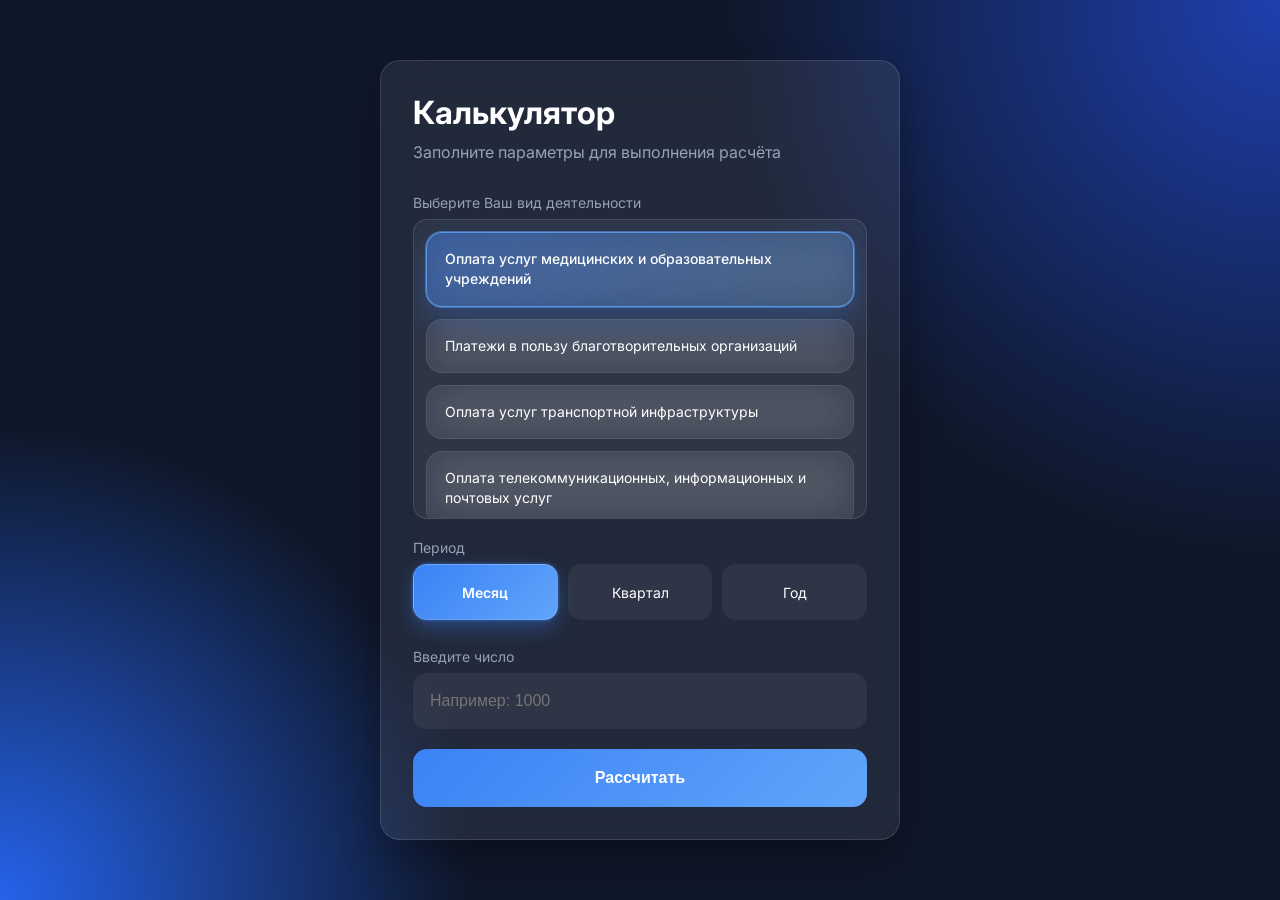
==== index.html @ 932f69aa "Add files via upload" ====
<!DOCTYPE html>
<html lang="ru">
<head>
    <meta charset="UTF-8">
    <meta name="viewport" content="width=device-width, initial-scale=1.0">
    <title>Калькулятор</title>

    <!-- Подключение шрифта -->
    <link rel="preconnect" href="https://fonts.googleapis.com">
    <link rel="preconnect" href="https://fonts.gstatic.com" crossorigin>
    <link href="https://fonts.googleapis.com/css2?family=Inter:wght@400;500;600;700&display=swap" rel="stylesheet">

    <!-- Подключение CSS -->
    <link rel="stylesheet" href="style.css">
</head>
<body>

    <div class="container">
        <div class="calculator-card">


            <h1>Калькулятор</h1>

            <p class="subtitle">
                Заполните параметры для выполнения расчёта
            </p>

            <form id="calculatorForm">

                <div class="form-group">
    <label>Выберите Ваш вид деятельности</label>

                    <div class="type-list">

                        <label class="radio-item">
                            <input type="radio" name="type" value="2.1" checked>
                            <span>Оплата услуг медицинских и образовательных учреждений</span>
                        </label>

                        <label class="radio-item">
                            <input type="radio" name="type" value="2.2">
                            <span>Платежи в пользу благотворительных организаций</span>
                        </label>

                        <label class="radio-item">
                            <input type="radio" name="type" value="2.3">
                            <span>Оплата услуг транспортной инфраструктуры</span>
                        </label>

                        <label class="radio-item">
                            <input type="radio" name="type" value="2.4">
                            <span>Оплата телекоммуникационных, информационных и почтовых услуг</span>
                        </label>

                        <label class="radio-item">
                            <input type="radio" name="type" value="2.5">
                            <span>Оплата потребительских товаров и товаров повседневного спроса</span>
                        </label>

                        <label class="radio-item">
                            <input type="radio" name="type" value="2.6">
                            <span>Оплата лекарств, БАД и иных товаров медицинского назначения, исключая медтехнику</span>
                        </label>

                        <label class="radio-item">
                            <input type="radio" name="type" value="2.7">
                            <span>Оплата услуг страховых компаний</span>
                        </label>

                        <label class="radio-item">
                            <input type="radio" name="type" value="2.8">
                            <span>Перевод денежных средств на счета профессиональных участников рынка ценных бумаг и управляющих компаний инвестиционных фондов, паевых инвестиционных фондов и негосударственных пенсионных фондов</span>
                        </label>

                        <label class="radio-item">
                            <input type="radio" name="type" value="2.9">
                            <span>Оплата услуг самозанятых</span>
                        </label>

                        <label class="radio-item">
                            <input type="radio" name="type" value="4.1">
                            <span>Оплата жилищно-коммунальных услуг</span>
                        </label>

                        <label class="radio-item">
                            <input type="radio" name="type" value="3.1">
                            <span>Иное</span>
                        </label>

                    </div>
                </div>

                <div class="form-group">
                <label>Период</label>

                <div class="period-selector">

                    <input
                        type="radio"
                        id="month"
                        name="period"
                        value="1"
                        checked
                    >

                    <label for="month" class="period-btn">
                        Месяц
                    </label>

                    <input
                        type="radio"
                        id="quarter"
                        name="period"
                        value="3"
                    >

                    <label for="quarter" class="period-btn">
                        Квартал
                    </label>

                    <input
                        type="radio"
                        id="year"
                        name="period"
                        value="12"
                    >

                    <label for="year" class="period-btn">
                        Год
                    </label>

                </div>
            </div>

                <div class="form-group">
                    <label for="amount">Введите число</label>
                    <input
                        type="text"
                        id="amount"
                        inputmode="numeric"
                        oninput="this.value=this.value.replace(/[^0-9]/g,'')"
                        placeholder="Например: 1000"
                        required
                    >
                </div>

                <button type="submit" class="btn">
                    Рассчитать
                </button>

            </form>

        </div>
    </div>

    <script src = "script.js"></script>

</body>
</html>
---- style.css ----
:root {
    --bg: #0f172a;
    --card: rgba(255, 255, 255, 0.08);
    --card-border: rgba(255, 255, 255, 0.12);
    --text: #ffffff;
    --text-secondary: #94a3b8;
    --accent: #3b82f6;
    --accent-hover: #2563eb;
    --input-bg: rgba(255, 255, 255, 0.06);
    --shadow: 0 20px 40px rgba(0, 0, 0, 0.3);
    --radius: 20px;
}

* {
    margin: 0;
    padding: 0;
    box-sizing: border-box;
}

body {
    min-height: 100vh;
    font-family: Inter, Arial, sans-serif;
    background:
        radial-gradient(circle at top right, #1e40af 0%, transparent 35%),
        radial-gradient(circle at bottom left, #2563eb 0%, transparent 30%),
        var(--bg);
    color: var(--text);
    display: flex;
    justify-content: center;
    align-items: center;
    padding: 24px;
}

.container {
    width: 100%;
    max-width: 520px;
}

.calculator-card {
    backdrop-filter: blur(20px);
    background: var(--card);
    border: 1px solid var(--card-border);
    border-radius: var(--radius);
    box-shadow: var(--shadow);
    padding: 32px;
}

.logo {
    width: 60px;
    height: 60px;
    border-radius: 16px;
    background: linear-gradient(135deg, #3b82f6, #60a5fa);
    display: flex;
    align-items: center;
    justify-content: center;
    font-size: 26px;
    margin-bottom: 20px;
}

h1 {
    font-size: 32px;
    margin-bottom: 8px;
}

.subtitle {
    color: var(--text-secondary);
    margin-bottom: 30px;
    line-height: 1.5;
}

.form-group {
    margin-bottom: 20px;
}

label {
    display: block;
    margin-bottom: 8px;
    font-size: 14px;
    color: var(--text-secondary);
}
select {
    height: auto;
    min-height: 56px;
    padding: 12px 16px;
    line-height: 1.4;
    white-space: normal;
}

option {
    white-space: normal;
    word-wrap: break-word;
}

select,
input[type="text"] {
    width: 100%;
    height: 56px;
    border: 1px solid transparent;
    border-radius: 14px;
    background: var(--input-bg);
    color: var(--text);
    padding: 0 16px;
    font-size: 16px;
    transition: all 0.25s ease;
}

select:focus,
input:focus {
    outline: none;
    border-color: var(--accent);
    box-shadow: 0 0 0 4px rgba(59, 130, 246, 0.2);
}

option {
    background: #0f172a;
    color: white;
}

.btn {
    width: 100%;
    height: 58px;
    border: none;
    border-radius: 14px;
    background: linear-gradient(
        135deg,
        var(--accent),
        #60a5fa
    );
    color: white;
    font-size: 16px;
    font-weight: 600;
    cursor: pointer;
    transition: 0.25s ease;
}

.btn:hover {
    transform: translateY(-2px);
    background: linear-gradient(
        135deg,
        var(--accent-hover),
        #3b82f6
    );
}

.btn:active {
    transform: translateY(0);
}

/* Страница результатов */

.result-card {
    text-align: center;
}

.result-value {
    margin: 30px 0;
    font-size: 48px;
    font-weight: 700;
    background: linear-gradient(
        135deg,
        #60a5fa,
        #93c5fd
    );
    -webkit-background-clip: text;
    -webkit-text-fill-color: transparent;
}

.back-link {
    display: inline-flex;
    justify-content: center;
    align-items: center;
    width: 100%;
    height: 56px;
    border-radius: 14px;
    text-decoration: none;
    color: white;
    background: rgba(255,255,255,0.08);
    transition: 0.25s;
}

.back-link:hover {
    background: rgba(255,255,255,0.12);
}

/* Планшеты */

@media (max-width: 768px) {
    .calculator-card {
        padding: 24px;
    }

    h1 {
        font-size: 28px;
    }

    .result-value {
        font-size: 40px;
    }
}

/* Смартфоны */

@media (max-width: 480px) {
    body {
        padding: 16px;
    }

    .calculator-card {
        padding: 20px;
        border-radius: 18px;
    }

    h1 {
        font-size: 24px;
    }

    .subtitle {
        font-size: 14px;
    }

    select,
    input,
    .btn,
    .back-link {
        height: 52px;
        font-size: 15px;
    }

    .result-value {
        font-size: 34px;
    }
}
.info-block {
    background: rgba(255,255,255,0.05);
    border: 1px solid rgba(255,255,255,0.08);
    border-radius: 14px;
    padding: 18px;
    margin-bottom: 16px;
    text-align: left;
}

.info-block span {
    display: block;
    color: var(--text-secondary);
    font-size: 14px;
    margin-bottom: 6px;
}

.info-block strong {
    display: block;
    font-size: 18px;
    line-height: 1.4;
    word-break: break-word;
}
.type-list {
    max-height: 300px;
    overflow-y: auto;

    display: flex;
    flex-direction: column;
    gap: 12px;

    padding: 12px;

    border-radius: 14px;

    background: var(--input-bg);

    border: 1px solid var(--card-border);
}
.type-card {
    display: block;
    cursor: pointer;
}
.type-card input[type="radio"] {
    display: none;
}
.type-card-content {

    padding: 16px 18px;

    border-radius: 16px;

    background: rgba(255,255,255,0.04);

    border: 1px solid rgba(255,255,255,0.08);

    color: var(--text);

    line-height: 1.45;

    transition: all .25s ease;

    backdrop-filter: blur(20px);
}
.type-card:hover .type-card-content {

    background: rgba(255,255,255,0.08);

    border-color: rgba(255,255,255,0.15);

    transform: translateY(-1px);
}
.type-card input[type="radio"]:checked
+ .type-card-content {

    background:
        linear-gradient(
            135deg,
            rgba(59,130,246,.45),
            rgba(96,165,250,.25)
        );

    border: 1px solid rgba(96,165,250,.8);

    box-shadow:
        0 0 0 1px rgba(96,165,250,.5),
        0 12px 32px rgba(59,130,246,.3);

    color: #ffffff;

    font-weight: 500;
}


.type-list::-webkit-scrollbar {
    width: 8px;
}

.type-list::-webkit-scrollbar-track {
    background: rgba(255,255,255,0.05);
    border-radius: 20px;
}

.type-list::-webkit-scrollbar-thumb {
    background: linear-gradient(
        180deg,
        #60a5fa,
        #3b82f6
    );
    border-radius: 20px;
}

.type-list::-webkit-scrollbar-thumb:hover {
    background: linear-gradient(
        180deg,
        #93c5fd,
        #60a5fa
    );
}
.type-list {
    scrollbar-width: thin;
    scrollbar-color: #3b82f6 rgba(255,255,255,0.05);
}
.period-selector {
    display: flex;
    gap: 10px;
}

.period-selector input {
    display: none;
}

.period-btn {
    flex: 1;

    display: flex;
    justify-content: center;
    align-items: center;

    height: 56px;

    border-radius: 14px;

    background: var(--input-bg);

    border: 1px solid transparent;

    color: var(--text);

    cursor: pointer;

    transition: all .25s ease;
}
.period-selector input:checked + .period-btn {
    background: linear-gradient(
        135deg,
        var(--accent),
        #60a5fa
    );

    border-color: rgba(255,255,255,0.2);

    box-shadow:
        0 0 0 2px rgba(59,130,246,.2),
        0 8px 20px rgba(59,130,246,.35);

    color: white;

    font-weight: 600;
}
.period-btn:hover {
    background: rgba(255,255,255,0.12);
}
.radio-item {
    display: block;
    cursor: pointer;
    margin-bottom: 0;
}
.radio-item input[type="radio"] {
    display: none;
}
.radio-item span {
    display: block;

    padding: 16px 18px;

    border-radius: 16px;

    background: rgba(255,255,255,0.05);

    border: 1px solid rgba(255,255,255,0.08);

    color: var(--text);

    line-height: 1.45;

    transition: all .25s ease;

    backdrop-filter: blur(20px);
}
.radio-item:hover span {
    background: rgba(255,255,255,0.08);

    border-color: rgba(255,255,255,0.15);

    transform: translateY(-1px);
}
.radio-item input[type="radio"]:checked + span {

    background:
        linear-gradient(
            135deg,
            rgba(59,130,246,.45),
            rgba(96,165,250,.25)
        );

    border-color: rgba(96,165,250,.8);

    box-shadow:
        0 0 0 1px rgba(96,165,250,.5),
        0 12px 32px rgba(59,130,246,.3);

    color: white;

    font-weight: 500;
}
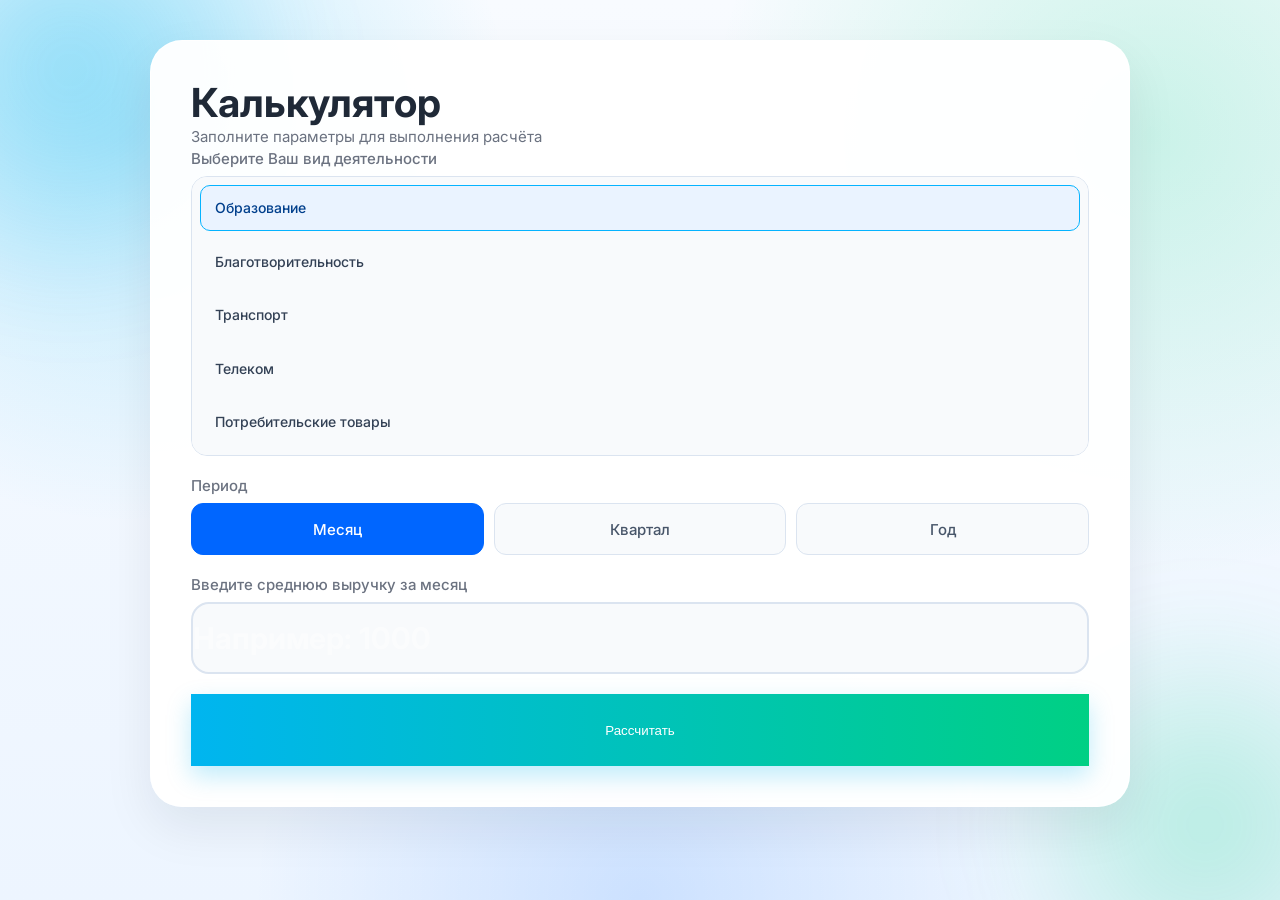
==== commit 445b288f: "Add files via upload" ====
--- a/index.html
+++ b/index.html
@@ -34,52 +34,52 @@
 
                         <label class="radio-item">
                             <input type="radio" name="type" value="2.1" checked>
-                            <span>Оплата услуг медицинских и образовательных учреждений</span>
+                            <span>Образование</span>
                         </label>
 
                         <label class="radio-item">
                             <input type="radio" name="type" value="2.2">
-                            <span>Платежи в пользу благотворительных организаций</span>
+                            <span>Благотворительность</span>
                         </label>
 
                         <label class="radio-item">
                             <input type="radio" name="type" value="2.3">
-                            <span>Оплата услуг транспортной инфраструктуры</span>
+                            <span>Транспорт</span>
                         </label>
 
                         <label class="radio-item">
                             <input type="radio" name="type" value="2.4">
-                            <span>Оплата телекоммуникационных, информационных и почтовых услуг</span>
+                            <span>Телеком</span>
                         </label>
 
                         <label class="radio-item">
                             <input type="radio" name="type" value="2.5">
-                            <span>Оплата потребительских товаров и товаров повседневного спроса</span>
+                            <span>Потребительские товары</span>
                         </label>
 
                         <label class="radio-item">
                             <input type="radio" name="type" value="2.6">
-                            <span>Оплата лекарств, БАД и иных товаров медицинского назначения, исключая медтехнику</span>
+                            <span>Медицина</span>
                         </label>
 
                         <label class="radio-item">
                             <input type="radio" name="type" value="2.7">
-                            <span>Оплата услуг страховых компаний</span>
+                            <span>Страхование</span>
                         </label>
 
                         <label class="radio-item">
                             <input type="radio" name="type" value="2.8">
-                            <span>Перевод денежных средств на счета профессиональных участников рынка ценных бумаг и управляющих компаний инвестиционных фондов, паевых инвестиционных фондов и негосударственных пенсионных фондов</span>
+                            <span>Инвестиционные фонды, УК, НПФ</span>
                         </label>
 
                         <label class="radio-item">
                             <input type="radio" name="type" value="2.9">
-                            <span>Оплата услуг самозанятых</span>
+                            <span>Самозанятый</span>
                         </label>
 
                         <label class="radio-item">
                             <input type="radio" name="type" value="4.1">
-                            <span>Оплата жилищно-коммунальных услуг</span>
+                            <span>ЖКХ</span>
                         </label>
 
                         <label class="radio-item">
@@ -133,7 +133,7 @@
             </div>
 
                 <div class="form-group">
-                    <label for="amount">Введите число</label>
+                    <label for="amount">Введите среднюю выручку за месяц</label>
                     <input
                         type="text"
                         id="amount"
@@ -152,7 +152,7 @@
 
         </div>
     </div>
-
+<div class="sbp-background"></div>
     <script src = "script.js"></script>
 
 </body>
--- a/style.css
+++ b/style.css
@@ -1,14 +1,19 @@
 :root {
-    --bg: #0f172a;
-    --card: rgba(255, 255, 255, 0.08);
-    --card-border: rgba(255, 255, 255, 0.12);
-    --text: #ffffff;
-    --text-secondary: #94a3b8;
-    --accent: #3b82f6;
-    --accent-hover: #2563eb;
-    --input-bg: rgba(255, 255, 255, 0.06);
-    --shadow: 0 20px 40px rgba(0, 0, 0, 0.3);
-    --radius: 20px;
+    --bg: #f4f7fb;
+
+    --card: #ffffff;
+    --card-border: #e5e7eb;
+
+    --text: #1f2937;
+    --text-secondary: #6b7280;
+
+    --accent: #00b5f0;
+    --accent-hover: #009ad1;
+
+    --shadow:
+        0 8px 24px rgba(15,23,42,.06);
+
+    --radius: 24px;
 }
 
 * {
@@ -16,33 +21,78 @@
     padding: 0;
     box-sizing: border-box;
 }
+html {
+    font-size: 16px;
+}
 
 body {
+
     min-height: 100vh;
+
     font-family: Inter, Arial, sans-serif;
+
     background:
-        radial-gradient(circle at top right, #1e40af 0%, transparent 35%),
-        radial-gradient(circle at bottom left, #2563eb 0%, transparent 30%),
-        var(--bg);
+
+        radial-gradient(
+            circle at 10% 15%,
+            rgba(0,181,240,.22),
+            transparent 28%
+        ),
+
+        radial-gradient(
+            circle at 90% 15%,
+            rgba(0,208,132,.18),
+            transparent 32%
+        ),
+
+        radial-gradient(
+            circle at 50% 100%,
+            rgba(0,102,255,.14),
+            transparent 35%
+        ),
+
+        linear-gradient(
+            180deg,
+            #f8fbff 0%,
+            #edf5ff 100%
+        );
+
     color: var(--text);
-    display: flex;
-    justify-content: center;
-    align-items: center;
-    padding: 24px;
 }
 
 .container {
-    width: 100%;
-    max-width: 520px;
+
+    width: min(980px, calc(100% - 32px));
+
+    margin: 0 auto;
+
+    padding: 40px 0 60px;
 }
 
 .calculator-card {
-    backdrop-filter: blur(20px);
-    background: var(--card);
-    border: 1px solid var(--card-border);
-    border-radius: var(--radius);
-    box-shadow: var(--shadow);
-    padding: 32px;
+
+    background: #ffffff;
+
+    border-radius: 32px;
+
+    padding: 40px;
+
+    border: 1px solid #e2e8f0;
+
+    box-shadow:
+        0 12px 40px rgba(15,23,42,.06);
+}
+.calculator-card,
+.result-card {
+
+    background: rgba(255,255,255,.96);
+
+    border: 1px solid rgba(255,255,255,.95);
+
+    box-shadow:
+        0 20px 50px rgba(15,23,42,.08);
+
+    border-radius: 32px;
 }
 
 .logo {
@@ -58,24 +108,31 @@
 }
 
 h1 {
-    font-size: 32px;
-    margin-bottom: 8px;
+    font-size: clamp(28px, 4vw, 40px);
+    font-weight: 700;
+    line-height: 1.1;
+    color: var(--text);
 }
 
 .subtitle {
     color: var(--text-secondary);
-    margin-bottom: 30px;
-    line-height: 1.5;
+    font-size: 15px;
+    line-height: 1.6;
 }
 
 .form-group {
+
+    display: flex;
+
+    flex-direction: column;
+
+    gap: 8px;
     margin-bottom: 20px;
 }
 
 label {
-    display: block;
-    margin-bottom: 8px;
-    font-size: 14px;
+    font-size: 15px;
+    font-weight: 500;
     color: var(--text-secondary);
 }
 select {
@@ -93,15 +150,47 @@
 
 select,
 input[type="text"] {
+
+    font-family: Inter, Arial, sans-serif;
+
+    font-size: 16px;
+
+    font-weight: 500;
+
+    color: var(--text);
+}
+#amount {
+
+    height: 72px;
+
+    background: #f8fafc;
+
+    border: 2px solid #dbe4f0;
+
+    color: #111827;
+
+    border-radius: 18px;
+
+    font-size: 30px;
+
+    font-weight: 700;
+}
+#amount::placeholder {
+    color: rgba(255,255,255,.45);
+}
+#amount:focus {
+
+    border-color: #0066ff;
+
+    box-shadow:
+        0 0 0 4px rgba(0,102,255,.1);
+}
+#amount,
+.period-selector,
+.type-list,
+.btn {
+
     width: 100%;
-    height: 56px;
-    border: 1px solid transparent;
-    border-radius: 14px;
-    background: var(--input-bg);
-    color: var(--text);
-    padding: 0 16px;
-    font-size: 16px;
-    transition: all 0.25s ease;
 }
 
 select:focus,
@@ -117,29 +206,34 @@
 }
 
 .btn {
-    width: 100%;
-    height: 58px;
+
+    height: 72px;
+
+    background:
+        linear-gradient(
+            90deg,
+            #00b5f0,
+            #00d084
+        );
+
+    color: white;
+
     border: none;
-    border-radius: 14px;
-    background: linear-gradient(
-        135deg,
-        var(--accent),
-        #60a5fa
-    );
-    color: white;
-    font-size: 16px;
-    font-weight: 600;
-    cursor: pointer;
-    transition: 0.25s ease;
+
+    box-shadow:
+        0 10px 25px rgba(0,181,240,.25);
 }
 
 .btn:hover {
+
+    background:
+        linear-gradient(
+            90deg,
+            #00c7ff,
+            #00e59c
+        );
+
     transform: translateY(-2px);
-    background: linear-gradient(
-        135deg,
-        var(--accent-hover),
-        #3b82f6
-    );
 }
 
 .btn:active {
@@ -149,7 +243,16 @@
 /* Страница результатов */
 
 .result-card {
-    text-align: center;
+
+    background: #ffffff;
+
+    min-height: 650px;
+
+    border: 1px solid #e2e8f0;
+
+    border-radius: 32px;
+
+    padding: 40px;
 }
 
 .result-value {
@@ -165,36 +268,80 @@
     -webkit-text-fill-color: transparent;
 }
 
-.back-link {
+.back-link-top {
+
     display: inline-flex;
+
+    align-items: center;
+
     justify-content: center;
-    align-items: center;
-    width: 100%;
-    height: 56px;
+
+    padding: 12px 20px;
+
     border-radius: 14px;
+
+    background:
+        linear-gradient(
+            90deg,
+            #00b5f0,
+            #00d084
+        );
+
+    color: white;
+
+    font-weight: 600;
+
     text-decoration: none;
-    color: white;
-    background: rgba(255,255,255,0.08);
-    transition: 0.25s;
-}
-
-.back-link:hover {
-    background: rgba(255,255,255,0.12);
+
+    border: none;
+
+    box-shadow:
+        0 8px 20px rgba(0,181,240,.25);
+
+    transition: .25s ease;
+}
+
+.back-link-top:hover {
+
+    background:
+        linear-gradient(
+            90deg,
+            #00c7ff,
+            #00e59c
+        );
+
+    transform: translateY(-2px);
+
+    box-shadow:
+        0 12px 28px rgba(0,181,240,.35);
 }
 
 /* Планшеты */
 
 @media (max-width: 768px) {
-    .calculator-card {
-        padding: 24px;
-    }
-
-    h1 {
-        font-size: 28px;
-    }
-
-    .result-value {
-        font-size: 40px;
+
+    .results-row {
+
+        grid-template-columns: 1fr;
+
+        gap: 16px;
+    }
+
+    .info-block {
+
+        min-height: 220px;
+    }
+
+    .result-card {
+
+        padding: 20px;
+    }
+
+    .page-header {
+
+        flex-direction: column;
+
+        gap: 12px;
     }
 }
 
@@ -221,52 +368,71 @@
     select,
     input,
     .btn,
-    .back-link {
-        height: 52px;
-        font-size: 15px;
-    }
+    .back-link,
+    .back-link-top {
+
+    font-family: Inter, Arial, sans-serif;
+
+    font-size: 15px;
+
+    font-weight: 600;
+    }   
 
     .result-value {
         font-size: 34px;
     }
 }
 .info-block {
-    background: rgba(255,255,255,0.05);
-    border: 1px solid rgba(255,255,255,0.08);
-    border-radius: 14px;
-    padding: 18px;
-    margin-bottom: 16px;
-    text-align: left;
+
+    min-height: 320px;
+
+    padding: 24px;
+
+    border-radius: 20px;
+
+    display: flex;
+
+    flex-direction: column;
+
+    justify-content: space-between;
 }
 
 .info-block span {
-    display: block;
-    color: var(--text-secondary);
-    font-size: 14px;
-    margin-bottom: 6px;
+
+    font-size: clamp(14px, 1.2vw, 18px);
+
+    font-weight: 600;
 }
 
 .info-block strong {
-    display: block;
-    font-size: 18px;
-    line-height: 1.4;
-    word-break: break-word;
+
+    font-size: clamp(24px, 3vw, 38px);
+
+    font-weight: 700;
+
+    color: #ffffff;
+
+    line-height: 1.1;
 }
 .type-list {
-    max-height: 300px;
+
+    max-height: 280px;
+
     overflow-y: auto;
 
     display: flex;
+
     flex-direction: column;
-    gap: 12px;
-
-    padding: 12px;
-
-    border-radius: 14px;
-
-    background: var(--input-bg);
-
-    border: 1px solid var(--card-border);
+
+    gap: 8px;
+
+    padding: 8px;
+
+    background: #f8fafc;
+
+    border: 1px solid #dbe4f0;
+
+    border-radius: 16px;
 }
 .type-card {
     display: block;
@@ -353,7 +519,12 @@
     scrollbar-color: #3b82f6 rgba(255,255,255,0.05);
 }
 .period-selector {
-    display: flex;
+    
+    display: grid;
+
+    grid-template-columns:
+        repeat(3, 1fr);
+
     gap: 10px;
 }
 
@@ -362,42 +533,32 @@
 }
 
 .period-btn {
-    flex: 1;
-
+
+    background: #f8fafc;
+
+    border: 1px solid #dbe4f0;
+
+    color: #475569;
+    
     display: flex;
+
+    align-items: center;
+
     justify-content: center;
-    align-items: center;
-
-    height: 56px;
-
-    border-radius: 14px;
-
-    background: var(--input-bg);
-
-    border: 1px solid transparent;
-
-    color: var(--text);
-
-    cursor: pointer;
-
-    transition: all .25s ease;
+
+    min-height: 52px;
+
+    border-radius: 12px;
 }
 .period-selector input:checked + .period-btn {
-    background: linear-gradient(
-        135deg,
-        var(--accent),
-        #60a5fa
-    );
-
-    border-color: rgba(255,255,255,0.2);
-
-    box-shadow:
-        0 0 0 2px rgba(59,130,246,.2),
-        0 8px 20px rgba(59,130,246,.35);
+
+    background: #0066ff;
 
     color: white;
 
-    font-weight: 600;
+    border-color: #0066ff;
+
+    box-shadow: none;
 }
 .period-btn:hover {
     background: rgba(255,255,255,0.12);
@@ -411,23 +572,22 @@
     display: none;
 }
 .radio-item span {
+
     display: block;
 
-    padding: 16px 18px;
-
-    border-radius: 16px;
-
-    background: rgba(255,255,255,0.05);
-
-    border: 1px solid rgba(255,255,255,0.08);
-
-    color: var(--text);
-
-    line-height: 1.45;
-
-    transition: all .25s ease;
-
-    backdrop-filter: blur(20px);
+    padding: 12px 14px;
+
+    border-radius: 10px;
+
+    background: transparent;
+
+    border: 1px solid transparent;
+
+    color: #334155;
+
+    font-size: 14px;
+
+    line-height: 1.4;
 }
 .radio-item:hover span {
     background: rgba(255,255,255,0.08);
@@ -438,20 +598,257 @@
 }
 .radio-item input[type="radio"]:checked + span {
 
+    background: #eaf3ff;
+
+    border-color: #05b3ff;
+
+    color: #003f8c;
+}
+.results-row {
+
+    display: grid;
+
+    grid-template-columns:
+        repeat(auto-fit, minmax(240px, 1fr));
+
+    gap: 20px;
+
+    width: 100%;
+}
+.side-card {
+
+    opacity: 1;
+
+    transform: none;
+}
+.winner-card {
+
+    position: relative;
+
     background:
         linear-gradient(
-            135deg,
-            rgba(59,130,246,.45),
-            rgba(96,165,250,.25)
+            180deg,
+            #f0fff7,
+            #dcfce7
         );
 
-    border-color: rgba(96,165,250,.8);
-
-    box-shadow:
-        0 0 0 1px rgba(96,165,250,.5),
-        0 12px 32px rgba(59,130,246,.3);
-
+    border: 2px solid #22c55e;
+
+    box-shadow:
+        0 0 20px rgba(34,197,94,.15),
+        0 15px 40px rgba(34,197,94,.15);
+
+    transform: scale(1.03);
+}
+.winner-card strong {
+
+    font-size: 30px;
+
+    font-weight: 800;
+
+    color: #15803d;
+    text-shadow:
+        0 0 10px rgba(34,197,94,.25);
+}
+.winner-card span {
+
+    color: #166534;
+
+    font-weight: 700;
+}
+@media (max-width: 700px) {
+
+    .result-card {
+        min-height: auto;
+    }
+
+     .results-row {
+
+        grid-template-columns: 1fr;
+    }
+
+
+    .side-card,
+    .winner-card {
+        min-height: 220px;
+    }
+
+
+    .result-disclaimer {
+
+        padding: 16px;
+
+        font-size: 13px;
+
+        line-height: 1.6;
+    }
+}
+.back-link-top {
+
+    background: #ffffff;
+
+    color: #1f2937;
+
+    border: 1px solid #e2e8f0;
+
+    box-shadow:
+        0 4px 16px rgba(15,23,42,.05);
+}
+
+.back-link-top:hover {
+
+    background: rgba(255,255,255,0.15);
+
+    transform: translateY(-1px);
+}
+.result-comment {
+
+    color: #dbe4f0;
+
+    font-size: 14px;
+
+    line-height: 1.6;
+}
+.page-header {
+
+    display: flex;
+
+    justify-content: space-between;
+
+    align-items: center;
+
+    margin-bottom: 24px;
+}
+.info-block {
+
+    background: #ffffff;
+
+    border: 1px solid #e2e8f0;
+
+    border-radius: 20px;
+
+    padding: 24px;
+    
+    height: 100%;
+
+    min-height: 260px;
+
+}
+.result-card .info-block span,
+.result-card .info-block strong,
+.result-card .result-comment {
+
+    color: var(--text);
+}
+.winner-badge {
+
+    display: inline-flex;
+
+    align-self: center;
+
+    margin-bottom: 12px;
+
+    padding: 6px 12px;
+
+    border-radius: 999px;
+
+      background: #16a34a;
+
+    box-shadow:
+        0 0 12px rgba(34,197,94,.45),
+        0 4px 12px rgba(34,197,94,.35);
     color: white;
 
-    font-weight: 500;
+    font-size: 11px;
+
+    font-weight: 700;
+
+    letter-spacing: .08em;
+}
+.result-disclaimer {
+
+    width: 100%;
+
+    margin-top: 24px;
+
+    padding: 18px 24px;
+
+    box-sizing: border-box;
+
+    border-radius: 18px;
+
+    background: #fffdf5;
+
+    border: 1px solid #fde68a;
+
+    border-left: 5px solid #fbbf24;
+
+    color: #92400e;
+
+    font-size: 14px;
+
+    line-height: 1.7;
+
+    box-shadow:
+        0 6px 18px rgba(251, 191, 36, 0.08);
+}
+.sbp-background {
+
+    position: fixed;
+
+    inset: 0;
+
+    pointer-events: none;
+
+    z-index: -1;
+
+    overflow: hidden;
+}
+
+.sbp-background::before {
+
+    content: "";
+
+    position: absolute;
+
+    width: 500px;
+    height: 500px;
+
+    top: -180px;
+    left: -180px;
+
+    border-radius: 50%;
+
+    background:
+        radial-gradient(
+            circle,
+            rgba(0,181,240,.30),
+            transparent 70%
+        );
+
+    filter: blur(40px);
+}
+
+.sbp-background::after {
+
+    content: "";
+
+    position: absolute;
+
+    width: 450px;
+    height: 450px;
+
+    bottom: -150px;
+    right: -150px;
+
+    border-radius: 50%;
+
+    background:
+        radial-gradient(
+            circle,
+            rgba(0,208,132,.25),
+            transparent 70%
+        );
+
+    filter: blur(40px);
 }
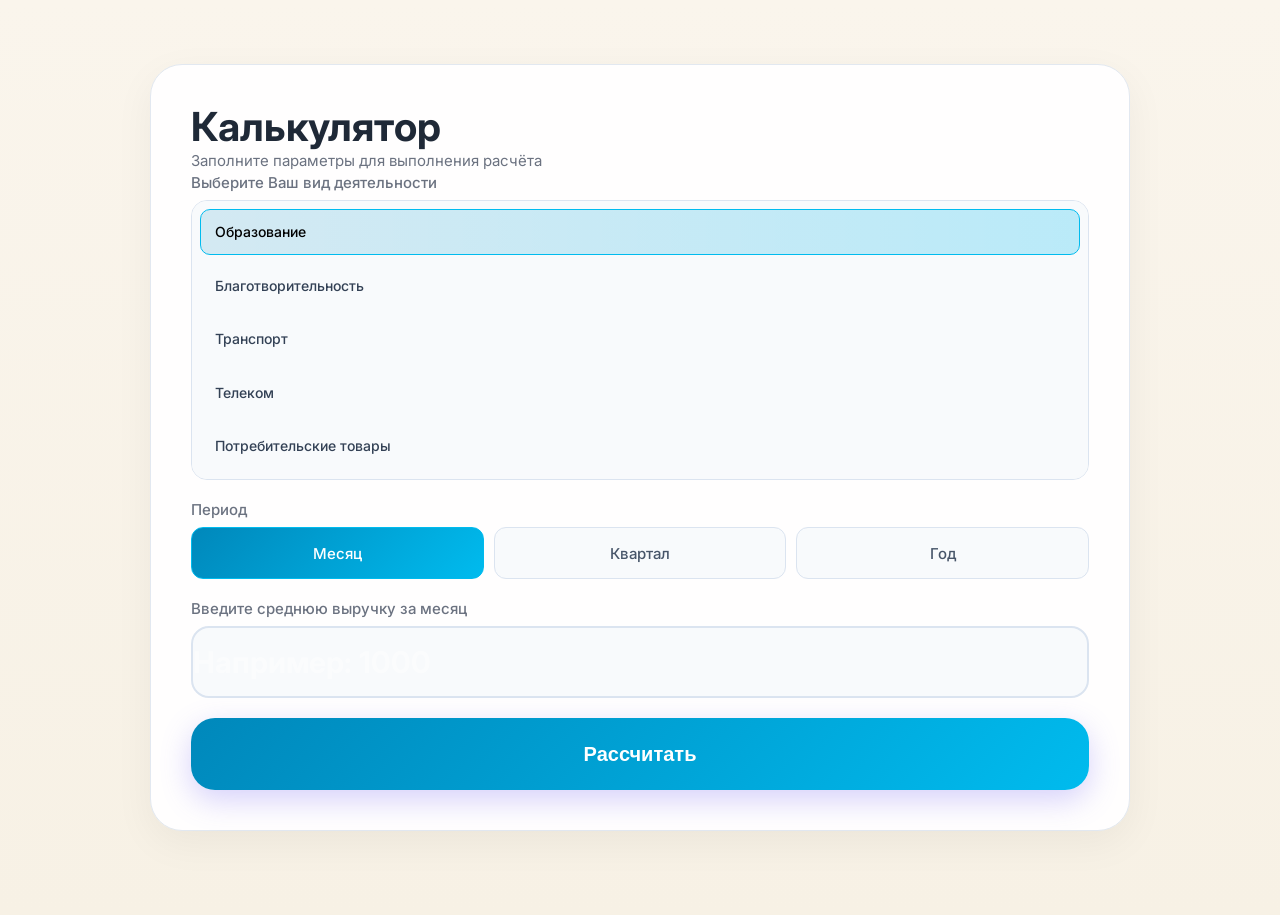
==== commit 2d22ebfe: "Add files via upload" ====
--- a/index.html
+++ b/index.html
@@ -152,7 +152,7 @@
 
         </div>
     </div>
-<div class="sbp-background"></div>
+
     <script src = "script.js"></script>
 
 </body>
--- a/style.css
+++ b/style.css
@@ -32,32 +32,15 @@
     font-family: Inter, Arial, sans-serif;
 
     background:
-
-        radial-gradient(
-            circle at 10% 15%,
-            rgba(0,181,240,.22),
-            transparent 28%
-        ),
-
-        radial-gradient(
-            circle at 90% 15%,
-            rgba(0,208,132,.18),
-            transparent 32%
-        ),
-
-        radial-gradient(
-            circle at 50% 100%,
-            rgba(0,102,255,.14),
-            transparent 35%
-        ),
-
         linear-gradient(
             180deg,
-            #f8fbff 0%,
-            #edf5ff 100%
+            #FAF5EC 0%,
+            #F7F1E5 100%
         );
 
     color: var(--text);
+
+    padding: 24px;
 }
 
 .container {
@@ -71,7 +54,7 @@
 
 .calculator-card {
 
-    background: #ffffff;
+    background: rgba(255,255,255,.95);
 
     border-radius: 32px;
 
@@ -80,20 +63,9 @@
     border: 1px solid #e2e8f0;
 
     box-shadow:
-        0 12px 40px rgba(15,23,42,.06);
-}
-.calculator-card,
-.result-card {
-
-    background: rgba(255,255,255,.96);
-
-    border: 1px solid rgba(255,255,255,.95);
-
-    box-shadow:
-        0 20px 50px rgba(15,23,42,.08);
-
-    border-radius: 32px;
-}
+        0 12px 40px rgba(0,0,0,.05);
+}
+
 
 .logo {
     width: 60px;
@@ -180,10 +152,15 @@
 }
 #amount:focus {
 
-    border-color: #0066ff;
-
-    box-shadow:
-        0 0 0 4px rgba(0,102,255,.1);
+    outline: none;
+
+    border-color: #00BBEE;
+
+    box-shadow:
+        0 0 0 4px rgba(0,187,238,.15),
+        0 0 20px rgba(0,136,187,.15);
+
+    background: #ffffff;
 }
 #amount,
 .period-selector,
@@ -207,33 +184,47 @@
 
 .btn {
 
+    width: 100%;
+
     height: 72px;
+
+    border: none;
+
+    border-radius: 24px;
 
     background:
         linear-gradient(
-            90deg,
-            #00b5f0,
-            #00d084
+            135deg,
+            #0088BB,
+            #00BBEE
         );
 
-    color: white;
-
-    border: none;
-
-    box-shadow:
-        0 10px 25px rgba(0,181,240,.25);
+    color: #fff;
+
+    font-size: 20px;
+
+    font-weight: 700;
+
+    cursor: pointer;
+
+    box-shadow:
+        0 10px 30px rgba(109,93,246,.28);
+
+    transition: all .25s ease;
 }
 
 .btn:hover {
 
     background:
         linear-gradient(
-            90deg,
-            #00c7ff,
-            #00e59c
+            135deg,
+            #0099D4,
+            #33C9F3
         );
 
     transform: translateY(-2px);
+    box-shadow:
+        0 16px 35px rgba(109,93,246,.35);
 }
 
 .btn:active {
@@ -244,7 +235,10 @@
 
 .result-card {
 
-    background: #ffffff;
+    background: rgba(255,255,255,.95);
+
+    box-shadow:
+        0 12px 40px rgba(0,0,0,.05);
 
     min-height: 650px;
 
@@ -268,53 +262,6 @@
     -webkit-text-fill-color: transparent;
 }
 
-.back-link-top {
-
-    display: inline-flex;
-
-    align-items: center;
-
-    justify-content: center;
-
-    padding: 12px 20px;
-
-    border-radius: 14px;
-
-    background:
-        linear-gradient(
-            90deg,
-            #00b5f0,
-            #00d084
-        );
-
-    color: white;
-
-    font-weight: 600;
-
-    text-decoration: none;
-
-    border: none;
-
-    box-shadow:
-        0 8px 20px rgba(0,181,240,.25);
-
-    transition: .25s ease;
-}
-
-.back-link-top:hover {
-
-    background:
-        linear-gradient(
-            90deg,
-            #00c7ff,
-            #00e59c
-        );
-
-    transform: translateY(-2px);
-
-    box-shadow:
-        0 12px 28px rgba(0,181,240,.35);
-}
 
 /* Планшеты */
 
@@ -342,6 +289,15 @@
         flex-direction: column;
 
         gap: 12px;
+    }
+    .result-actions {
+
+        flex-direction: column;
+    }
+
+    .action-btn {
+
+        width: 100%;
     }
 }
 
@@ -501,10 +457,10 @@
 .type-list::-webkit-scrollbar-thumb {
     background: linear-gradient(
         180deg,
-        #60a5fa,
-        #3b82f6
+        #FFCC88,
+        #FFCC88
     );
-    border-radius: 20px;
+    border-radius: 999px;
 }
 
 .type-list::-webkit-scrollbar-thumb:hover {
@@ -516,7 +472,7 @@
 }
 .type-list {
     scrollbar-width: thin;
-    scrollbar-color: #3b82f6 rgba(255,255,255,0.05);
+    scrollbar-color: #60a5fa rgba(255,255,255,0.05);
 }
 .period-selector {
     
@@ -552,11 +508,15 @@
 }
 .period-selector input:checked + .period-btn {
 
-    background: #0066ff;
-
-    color: white;
-
-    border-color: #0066ff;
+    background: linear-gradient(
+            135deg,
+            #0088BB,
+            #00BBEE
+        );
+
+    color: #ffffff;
+
+    border-color: #00BBEE;
 
     box-shadow: none;
 }
@@ -598,11 +558,15 @@
 }
 .radio-item input[type="radio"]:checked + span {
 
-    background: #eaf3ff;
-
-    border-color: #05b3ff;
-
-    color: #003f8c;
+    background: linear-gradient(
+            90deg,
+            rgba(0,136,187,.15),
+            rgba(0,187,238,.25)
+        );;
+
+    border-color: #00BBEE;
+
+    color: #000000;
 }
 .results-row {
 
@@ -683,24 +647,7 @@
         line-height: 1.6;
     }
 }
-.back-link-top {
-
-    background: #ffffff;
-
-    color: #1f2937;
-
-    border: 1px solid #e2e8f0;
-
-    box-shadow:
-        0 4px 16px rgba(15,23,42,.05);
-}
-
-.back-link-top:hover {
-
-    background: rgba(255,255,255,0.15);
-
-    transform: translateY(-1px);
-}
+
 .result-comment {
 
     color: #dbe4f0;
@@ -792,63 +739,304 @@
     box-shadow:
         0 6px 18px rgba(251, 191, 36, 0.08);
 }
-.sbp-background {
-
-    position: fixed;
-
-    inset: 0;
-
-    pointer-events: none;
-
-    z-index: -1;
-
-    overflow: hidden;
-}
-
-.sbp-background::before {
-
-    content: "";
-
-    position: absolute;
-
-    width: 500px;
-    height: 500px;
-
-    top: -180px;
-    left: -180px;
-
-    border-radius: 50%;
+.calculation-summary {
+
+    width: 100%;
+
+    margin-top: 28px;
+
+    padding: 24px;
+
+    background: rgba(255,255,255,.95);
+
+    border: 1px solid #E8E2D6;
+
+    border-radius: 24px;
+
+    box-shadow:
+        0 8px 24px rgba(0,0,0,.04);
+}
+.summary-title {
+
+    font-size: 18px;
+
+    font-weight: 700;
+
+    color: #1F2937;
+
+    margin-bottom: 18px;
+}
+.summary-grid {
+
+    display: grid;
+
+    grid-template-columns:
+        repeat(auto-fit, minmax(220px, 1fr));
+
+    gap: 16px;
+}
+.summary-item {
+
+    display: flex;
+
+    flex-direction: column;
+
+    gap: 6px;
+
+    padding: 16px;
+
+    background: #ffffff;
+
+    border: 1px solid #E8E2D6;
+
+    border-radius: 16px;
+}
+.summary-label {
+
+    font-size: 12px;
+
+    font-weight: 600;
+
+    text-transform: uppercase;
+
+    letter-spacing: .05em;
+
+    color: #64748B;
+}
+.summary-value {
+
+    font-size: 16px;
+
+    font-weight: 700;
+
+    color: #1F2937;
+
+    line-height: 1.4;
+}
+
+        /* ---------------- */
+        /* ТАРИФЫ           */
+        /* ---------------- */
+
+        .tariff-list {
+
+            display: flex;
+
+            flex-direction: column;
+
+            gap: 12px;
+        }
+
+        .tariff-item {
+
+            padding: 14px 16px;
+
+            border-radius: 14px;
+
+            background: #FAF7F0;
+
+            border: 1px solid var(--border);
+        }
+
+        /* ---------------- */
+        /* ЦЕНТР            */
+        /* ---------------- */
+
+        .center-card {
+
+            align-items: center;
+
+            justify-content: center;
+
+            text-align: center;
+        }
+
+        .calculator-title {
+
+            font-size: 34px;
+
+            font-weight: 800;
+
+            margin-bottom: 20px;
+        }
+
+        .calculator-description {
+
+            font-size: 16px;
+
+            line-height: 1.6;
+
+            color: #64748B;
+
+            margin-bottom: 32px;
+
+            max-width: 450px;
+        }
+
+        .start-btn {
+
+            text-decoration: none;
+
+            color: white;
+
+            font-size: 18px;
+
+            font-weight: 700;
+
+            padding: 18px 36px;
+
+            border-radius: 22px;
+
+            background:
+                linear-gradient(
+                    135deg,
+                    #0088BB,
+                    #00BBEE
+                );
+
+            box-shadow:
+                0 12px 25px rgba(0,136,187,.25);
+
+            transition: .25s ease;
+        }
+
+        .start-btn:hover {
+
+            transform: translateY(-2px);
+
+            box-shadow:
+                0 18px 35px rgba(0,136,187,.35);
+        }
+
+        /* ---------------- */
+        /* ЛОГОТИП          */
+        /* ---------------- */
+
+        .logo-container {
+
+            width: 220px;
+
+            height: 220px;
+
+            margin: 0 auto 24px;
+
+            border-radius: 24px;
+
+            border: 2px dashed #BFC9D4;
+
+            background: #FAF7F0;
+
+            display: flex;
+
+            align-items: center;
+
+            justify-content: center;
+
+            text-align: center;
+
+            color: #94A3B8;
+
+            font-size: 14px;
+        }
+
+        .sbp-link {
+
+            text-align: center;
+
+            margin-top: auto;
+        }
+
+        .sbp-link a {
+
+            color: var(--blue);
+
+            font-weight: 700;
+
+            text-decoration: none;
+        }
+
+        .sbp-link a:hover {
+
+            color: var(--cyan);
+        }
+
+        @media (max-width: 1000px) {
+
+            .cards {
+
+                grid-template-columns: 1fr;
+            }
+
+            .title {
+
+                font-size: 30px;
+            }
+
+            .calculator-title {
+
+                font-size: 28px;
+            }
+        }
+.result-actions {
+
+    display: flex;
+
+    justify-content: center;
+
+    gap: 16px;
+
+    margin-top: 24px;
+
+    width: 100%;
+}
+.action-btn {
+
+    min-width: 220px;
+
+    padding: 16px 28px;
+
+    border-radius: 20px;
+
+    text-decoration: none;
+
+    font-size: 16px;
+
+    font-weight: 700;
+
+    text-align: center;
+
+    transition: .25s ease;
+}
+.primary-btn {
+
+    color: white;
 
     background:
-        radial-gradient(
-            circle,
-            rgba(0,181,240,.30),
-            transparent 70%
+        linear-gradient(
+            135deg,
+            #0088BB,
+            #00BBEE
         );
 
-    filter: blur(40px);
-}
-
-.sbp-background::after {
-
-    content: "";
-
-    position: absolute;
-
-    width: 450px;
-    height: 450px;
-
-    bottom: -150px;
-    right: -150px;
-
-    border-radius: 50%;
-
-    background:
-        radial-gradient(
-            circle,
-            rgba(0,208,132,.25),
-            transparent 70%
-        );
-
-    filter: blur(40px);
+    box-shadow:
+        0 10px 25px rgba(0,136,187,.25);
+}
+.primary-btn:hover {
+
+    transform: translateY(-2px);
+
+    box-shadow:
+        0 14px 32px rgba(0,136,187,.35);
+}
+.secondary-btn {
+
+    color: #0088BB;
+
+    background: white;
+
+    border: 2px solid #00BBEE;
+}
+.secondary-btn:hover {
+
+    background: rgba(0,187,238,.08);
 }
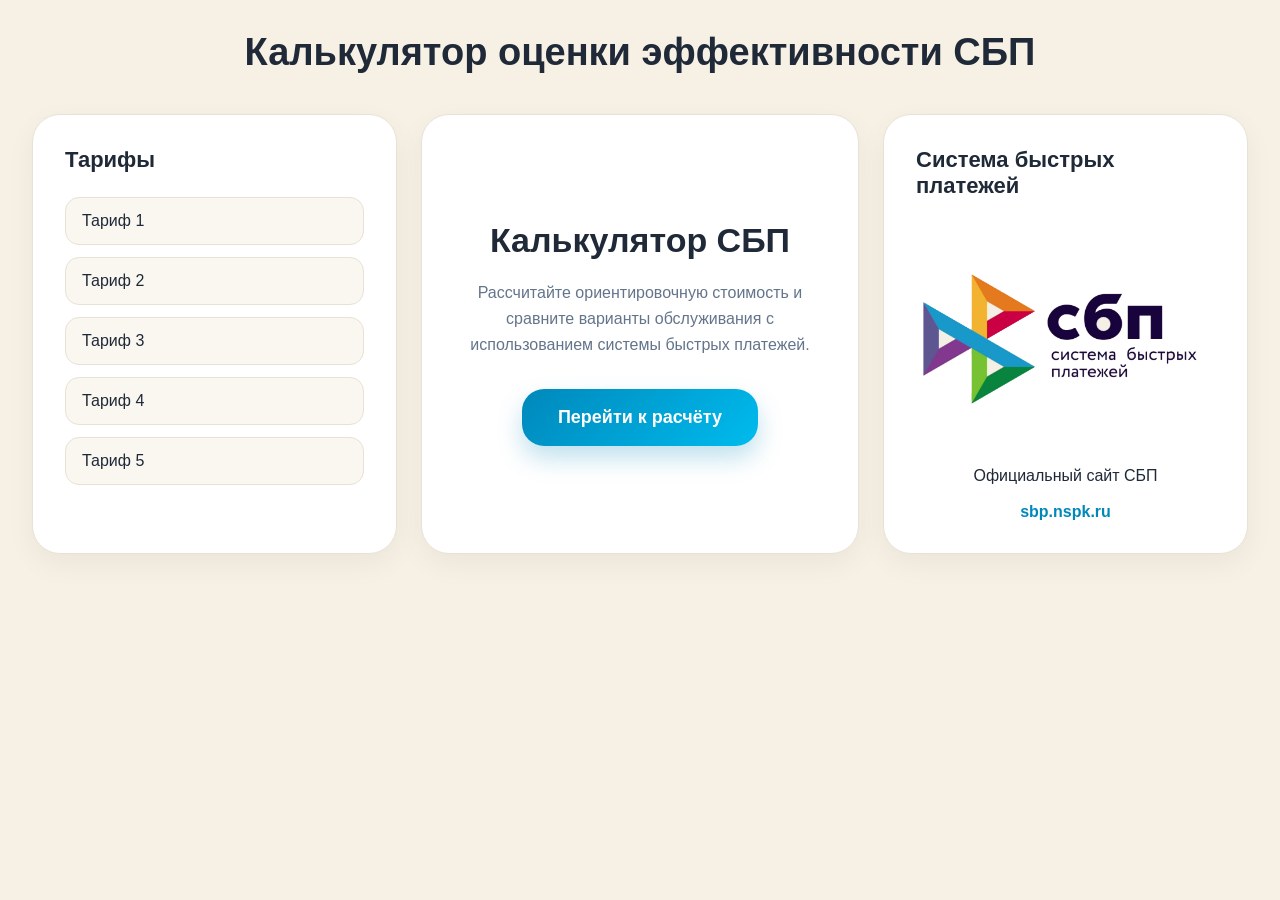
==== commit 803e3420: "Add files via upload" ====
--- a/index.html
+++ b/index.html
@@ -1,159 +1,218 @@
-<!DOCTYPE html>
-<html lang="ru">
-<head>
-    <meta charset="UTF-8">
-    <meta name="viewport" content="width=device-width, initial-scale=1.0">
-    <title>Калькулятор</title>
-
-    <!-- Подключение шрифта -->
-    <link rel="preconnect" href="https://fonts.googleapis.com">
-    <link rel="preconnect" href="https://fonts.gstatic.com" crossorigin>
-    <link href="https://fonts.googleapis.com/css2?family=Inter:wght@400;500;600;700&display=swap" rel="stylesheet">
-
-    <!-- Подключение CSS -->
-    <link rel="stylesheet" href="style.css">
-</head>
-<body>
-
-    <div class="container">
-        <div class="calculator-card">
-
-
-            <h1>Калькулятор</h1>
-
-            <p class="subtitle">
-                Заполните параметры для выполнения расчёта
-            </p>
-
-            <form id="calculatorForm">
-
-                <div class="form-group">
-    <label>Выберите Ваш вид деятельности</label>
-
-                    <div class="type-list">
-
-                        <label class="radio-item">
-                            <input type="radio" name="type" value="2.1" checked>
-                            <span>Образование</span>
-                        </label>
-
-                        <label class="radio-item">
-                            <input type="radio" name="type" value="2.2">
-                            <span>Благотворительность</span>
-                        </label>
-
-                        <label class="radio-item">
-                            <input type="radio" name="type" value="2.3">
-                            <span>Транспорт</span>
-                        </label>
-
-                        <label class="radio-item">
-                            <input type="radio" name="type" value="2.4">
-                            <span>Телеком</span>
-                        </label>
-
-                        <label class="radio-item">
-                            <input type="radio" name="type" value="2.5">
-                            <span>Потребительские товары</span>
-                        </label>
-
-                        <label class="radio-item">
-                            <input type="radio" name="type" value="2.6">
-                            <span>Медицина</span>
-                        </label>
-
-                        <label class="radio-item">
-                            <input type="radio" name="type" value="2.7">
-                            <span>Страхование</span>
-                        </label>
-
-                        <label class="radio-item">
-                            <input type="radio" name="type" value="2.8">
-                            <span>Инвестиционные фонды, УК, НПФ</span>
-                        </label>
-
-                        <label class="radio-item">
-                            <input type="radio" name="type" value="2.9">
-                            <span>Самозанятый</span>
-                        </label>
-
-                        <label class="radio-item">
-                            <input type="radio" name="type" value="4.1">
-                            <span>ЖКХ</span>
-                        </label>
-
-                        <label class="radio-item">
-                            <input type="radio" name="type" value="3.1">
-                            <span>Иное</span>
-                        </label>
-
-                    </div>
-                </div>
-
-                <div class="form-group">
-                <label>Период</label>
-
-                <div class="period-selector">
-
-                    <input
-                        type="radio"
-                        id="month"
-                        name="period"
-                        value="1"
-                        checked
-                    >
-
-                    <label for="month" class="period-btn">
-                        Месяц
-                    </label>
-
-                    <input
-                        type="radio"
-                        id="quarter"
-                        name="period"
-                        value="3"
-                    >
-
-                    <label for="quarter" class="period-btn">
-                        Квартал
-                    </label>
-
-                    <input
-                        type="radio"
-                        id="year"
-                        name="period"
-                        value="12"
-                    >
-
-                    <label for="year" class="period-btn">
-                        Год
-                    </label>
-
-                </div>
-            </div>
-
-                <div class="form-group">
-                    <label for="amount">Введите среднюю выручку за месяц</label>
-                    <input
-                        type="text"
-                        id="amount"
-                        inputmode="numeric"
-                        oninput="this.value=this.value.replace(/[^0-9]/g,'')"
-                        placeholder="Например: 1000"
-                        required
-                    >
-                </div>
-
-                <button type="submit" class="btn">
-                    Рассчитать
-                </button>
-
-            </form>
-
-        </div>
-    </div>
-
-    <script src = "script.js"></script>
-
-</body>
+<!DOCTYPE html>
+<html lang="ru">
+
+<head>
+
+    <meta charset="UTF-8">
+
+    <meta
+        name="viewport"
+        content="width=device-width, initial-scale=1.0"
+    >
+
+    <title>Калькулятор СБП</title>
+    <link rel="stylesheet" href="style.css">
+    <style>
+
+        :root {
+
+            --bg: #F7F1E5;
+
+            --card: #FFFFFF;
+
+            --text: #1F2937;
+
+            --blue: #0088BB;
+
+            --cyan: #00BBEE;
+
+            --yellow: #FFCC88;
+
+            --border: #E8E2D6;
+        }
+
+        * {
+
+            margin: 0;
+            padding: 0;
+            box-sizing: border-box;
+        }
+
+        body {
+
+            min-height: 100vh;
+
+            background: var(--bg);
+
+            font-family: Inter, Arial, sans-serif;
+
+            color: var(--text);
+
+            padding: 32px;
+        }
+
+        .page {
+
+            max-width: 1400px;
+
+            margin: 0 auto;
+        }
+
+        .title {
+
+            text-align: center;
+
+            margin-bottom: 40px;
+
+            font-size: 38px;
+
+            font-weight: 800;
+        }
+
+        .cards {
+
+            display: grid;
+
+            grid-template-columns:
+                1fr
+                1.2fr
+                1fr;
+
+            gap: 24px;
+        }
+
+        .card {
+
+            background: var(--card);
+
+            border-radius: 28px;
+
+            border: 1px solid var(--border);
+
+            padding: 32px;
+
+            box-shadow:
+                0 10px 30px rgba(0,0,0,.05);
+
+            display: flex;
+
+            flex-direction: column;
+        }
+
+        .card h2 {
+
+            margin-bottom: 24px;
+
+            font-size: 22px;
+        }
+        
+
+    </style>
+
+</head>
+
+<body>
+
+<div class="page">
+
+    <h1 class="title">
+        Калькулятор оценки эффективности СБП
+    </h1>
+
+    <div class="cards">
+
+        <!-- ЛЕВЫЙ БЛОК -->
+
+        <div class="card">
+
+            <h2>Тарифы</h2>
+
+            <div class="tariff-list">
+
+                <div class="tariff-item">
+                    Тариф 1
+                </div>
+
+                <div class="tariff-item">
+                    Тариф 2
+                </div>
+
+                <div class="tariff-item">
+                    Тариф 3
+                </div>
+
+                <div class="tariff-item">
+                    Тариф 4
+                </div>
+
+                <div class="tariff-item">
+                    Тариф 5
+                </div>
+
+            </div>
+
+        </div>
+
+        <!-- ЦЕНТР -->
+
+        <div class="card center-card">
+
+            <div class="calculator-title">
+                Калькулятор СБП
+            </div>
+
+            <div class="calculator-description">
+
+                Рассчитайте ориентировочную стоимость
+                и сравните варианты обслуживания
+                с использованием системы быстрых платежей.
+
+            </div>
+
+            <a
+                href="calculator.html"
+                class="start-btn"
+            >
+                Перейти к расчёту
+            </a>
+
+        </div>
+
+        <!-- ПРАВЫЙ БЛОК -->
+
+        <div class="card">
+
+            <h2>Система быстрых платежей</h2>
+
+            <div class="logo-container">
+
+               <img
+                src="images/logo_sbp.png"
+                alt="Логотип"
+                class="logo"
+                >
+
+            </div>
+
+            <div class="sbp-link">
+
+                Официальный сайт СБП<br><br>
+
+                <a
+                    href="https://sbp.nspk.ru/"
+                    target="_blank"
+                >
+                    sbp.nspk.ru
+                </a>
+
+            </div>
+
+        </div>
+
+    </div>
+
+</div>
+
+</body>
+
 </html>
--- a/style.css
+++ b/style.css
@@ -66,19 +66,6 @@
         0 12px 40px rgba(0,0,0,.05);
 }
 
-
-.logo {
-    width: 60px;
-    height: 60px;
-    border-radius: 16px;
-    background: linear-gradient(135deg, #3b82f6, #60a5fa);
-    display: flex;
-    align-items: center;
-    justify-content: center;
-    font-size: 26px;
-    margin-bottom: 20px;
-}
-
 h1 {
     font-size: clamp(28px, 4vw, 40px);
     font-weight: 700;
@@ -107,20 +94,7 @@
     font-weight: 500;
     color: var(--text-secondary);
 }
-select {
-    height: auto;
-    min-height: 56px;
-    padding: 12px 16px;
-    line-height: 1.4;
-    white-space: normal;
-}
-
-option {
-    white-space: normal;
-    word-wrap: break-word;
-}
-
-select,
+
 input[type="text"] {
 
     font-family: Inter, Arial, sans-serif;
@@ -170,16 +144,11 @@
     width: 100%;
 }
 
-select:focus,
+
 input:focus {
     outline: none;
     border-color: var(--accent);
     box-shadow: 0 0 0 4px rgba(59, 130, 246, 0.2);
-}
-
-option {
-    background: #0f172a;
-    color: white;
 }
 
 .btn {
@@ -249,18 +218,6 @@
     padding: 40px;
 }
 
-.result-value {
-    margin: 30px 0;
-    font-size: 48px;
-    font-weight: 700;
-    background: linear-gradient(
-        135deg,
-        #60a5fa,
-        #93c5fd
-    );
-    -webkit-background-clip: text;
-    -webkit-text-fill-color: transparent;
-}
 
 
 /* Планшеты */
@@ -284,12 +241,6 @@
         padding: 20px;
     }
 
-    .page-header {
-
-        flex-direction: column;
-
-        gap: 12px;
-    }
     .result-actions {
 
         flex-direction: column;
@@ -321,11 +272,9 @@
         font-size: 14px;
     }
 
-    select,
+
     input,
-    .btn,
-    .back-link,
-    .back-link-top {
+    .btn{
 
     font-family: Inter, Arial, sans-serif;
 
@@ -334,52 +283,35 @@
     font-weight: 600;
     }   
 
-    .result-value {
-        font-size: 34px;
-    }
-}
-.info-block {
-
-    min-height: 320px;
-
-    padding: 24px;
-
-    border-radius: 20px;
+}
+
+.info-block span {
+
+    font-size: clamp(14px, 1.2vw, 18px);
+
+    font-weight: 600;
+}
+
+.info-block strong {
+
+    font-size: clamp(24px, 3vw, 38px);
+
+    font-weight: 700;
+
+    color: #ffffff;
+
+    line-height: 1.1;
+}
+.type-list {
+
+    max-height: 280px;
+
+    overflow-y: auto;
 
     display: flex;
 
     flex-direction: column;
 
-    justify-content: space-between;
-}
-
-.info-block span {
-
-    font-size: clamp(14px, 1.2vw, 18px);
-
-    font-weight: 600;
-}
-
-.info-block strong {
-
-    font-size: clamp(24px, 3vw, 38px);
-
-    font-weight: 700;
-
-    color: #ffffff;
-
-    line-height: 1.1;
-}
-.type-list {
-
-    max-height: 280px;
-
-    overflow-y: auto;
-
-    display: flex;
-
-    flex-direction: column;
-
     gap: 8px;
 
     padding: 8px;
@@ -389,59 +321,6 @@
     border: 1px solid #dbe4f0;
 
     border-radius: 16px;
-}
-.type-card {
-    display: block;
-    cursor: pointer;
-}
-.type-card input[type="radio"] {
-    display: none;
-}
-.type-card-content {
-
-    padding: 16px 18px;
-
-    border-radius: 16px;
-
-    background: rgba(255,255,255,0.04);
-
-    border: 1px solid rgba(255,255,255,0.08);
-
-    color: var(--text);
-
-    line-height: 1.45;
-
-    transition: all .25s ease;
-
-    backdrop-filter: blur(20px);
-}
-.type-card:hover .type-card-content {
-
-    background: rgba(255,255,255,0.08);
-
-    border-color: rgba(255,255,255,0.15);
-
-    transform: translateY(-1px);
-}
-.type-card input[type="radio"]:checked
-+ .type-card-content {
-
-    background:
-        linear-gradient(
-            135deg,
-            rgba(59,130,246,.45),
-            rgba(96,165,250,.25)
-        );
-
-    border: 1px solid rgba(96,165,250,.8);
-
-    box-shadow:
-        0 0 0 1px rgba(96,165,250,.5),
-        0 12px 32px rgba(59,130,246,.3);
-
-    color: #ffffff;
-
-    font-weight: 500;
 }
 
 
@@ -579,12 +458,7 @@
 
     width: 100%;
 }
-.side-card {
-
-    opacity: 1;
-
-    transform: none;
-}
+
 .winner-card {
 
     position: relative;
@@ -656,30 +530,20 @@
 
     line-height: 1.6;
 }
-.page-header {
+
+.info-block {
+    background: #ffffff;
+    border: 1px solid #e2e8f0;
+    border-radius: 20px;
+
+    padding: 24px;
 
     display: flex;
-
+    flex-direction: column;
     justify-content: space-between;
 
-    align-items: center;
-
-    margin-bottom: 24px;
-}
-.info-block {
-
-    background: #ffffff;
-
-    border: 1px solid #e2e8f0;
-
-    border-radius: 20px;
-
-    padding: 24px;
-    
     height: 100%;
-
     min-height: 260px;
-
 }
 .result-card .info-block span,
 .result-card .info-block strong,
@@ -911,28 +775,29 @@
         /* ---------------- */
         /* ЛОГОТИП          */
         /* ---------------- */
+        .logo {
+            display: block;
+
+            width: 100%;
+            height: 100%;
+
+            object-fit: contain;
+        }
 
         .logo-container {
 
-            width: 220px;
+            width: 100%;
+            max-width: 420px;
 
             height: 220px;
 
             margin: 0 auto 24px;
 
-            border-radius: 24px;
-
-            border: 2px dashed #BFC9D4;
-
-            background: #FAF7F0;
-
             display: flex;
 
             align-items: center;
 
             justify-content: center;
-
-            text-align: center;
 
             color: #94A3B8;
 
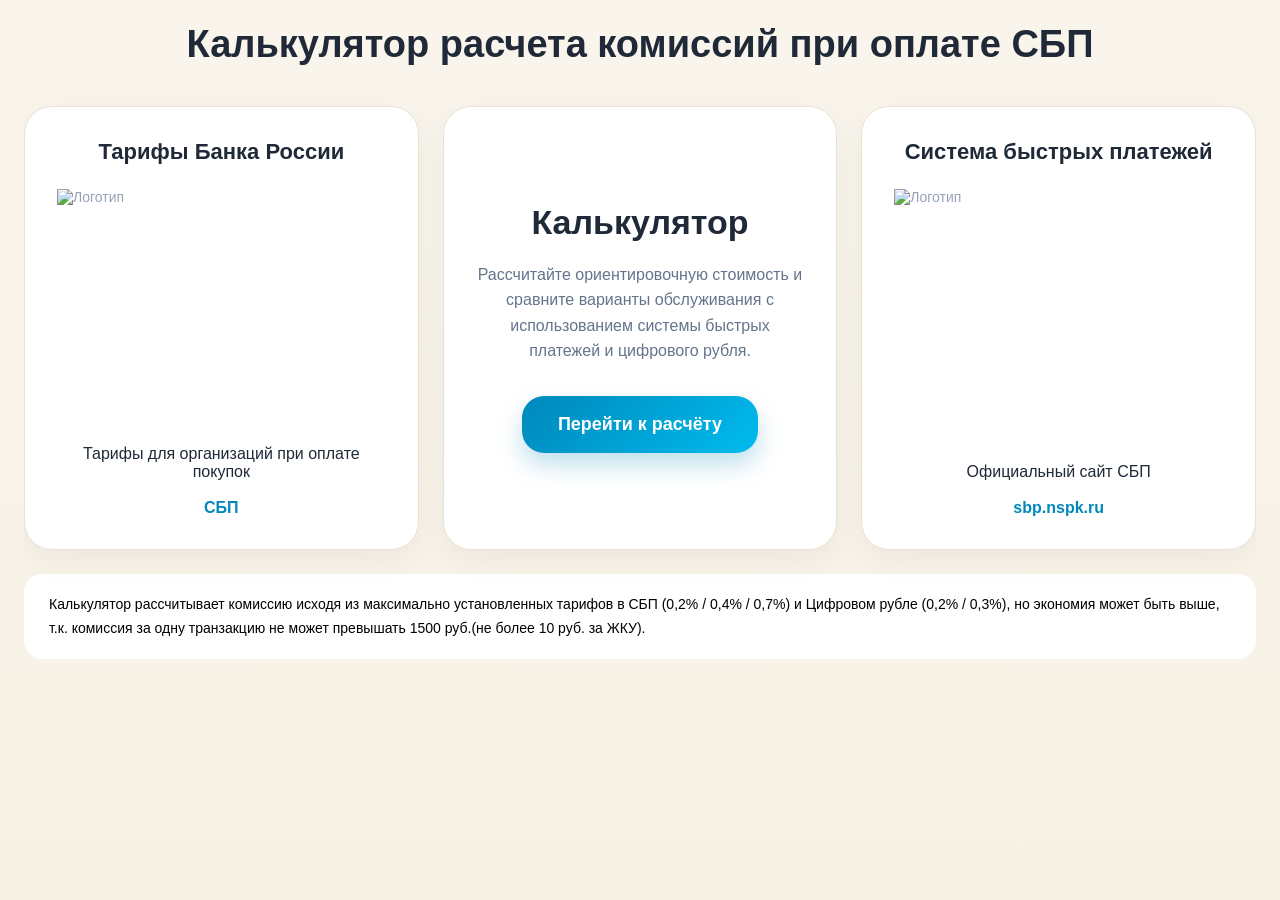
==== commit 0a505720: "Add files via upload" ====
--- a/index.html
+++ b/index.html
@@ -12,102 +12,6 @@
 
     <title>Калькулятор СБП</title>
     <link rel="stylesheet" href="style.css">
-    <style>
-
-        :root {
-
-            --bg: #F7F1E5;
-
-            --card: #FFFFFF;
-
-            --text: #1F2937;
-
-            --blue: #0088BB;
-
-            --cyan: #00BBEE;
-
-            --yellow: #FFCC88;
-
-            --border: #E8E2D6;
-        }
-
-        * {
-
-            margin: 0;
-            padding: 0;
-            box-sizing: border-box;
-        }
-
-        body {
-
-            min-height: 100vh;
-
-            background: var(--bg);
-
-            font-family: Inter, Arial, sans-serif;
-
-            color: var(--text);
-
-            padding: 32px;
-        }
-
-        .page {
-
-            max-width: 1400px;
-
-            margin: 0 auto;
-        }
-
-        .title {
-
-            text-align: center;
-
-            margin-bottom: 40px;
-
-            font-size: 38px;
-
-            font-weight: 800;
-        }
-
-        .cards {
-
-            display: grid;
-
-            grid-template-columns:
-                1fr
-                1.2fr
-                1fr;
-
-            gap: 24px;
-        }
-
-        .card {
-
-            background: var(--card);
-
-            border-radius: 28px;
-
-            border: 1px solid var(--border);
-
-            padding: 32px;
-
-            box-shadow:
-                0 10px 30px rgba(0,0,0,.05);
-
-            display: flex;
-
-            flex-direction: column;
-        }
-
-        .card h2 {
-
-            margin-bottom: 24px;
-
-            font-size: 22px;
-        }
-        
-
-    </style>
 
 </head>
 
@@ -116,7 +20,7 @@
 <div class="page">
 
     <h1 class="title">
-        Калькулятор оценки эффективности СБП
+        Калькулятор расчета комиссий при оплате СБП
     </h1>
 
     <div class="cards">
@@ -124,33 +28,31 @@
         <!-- ЛЕВЫЙ БЛОК -->
 
         <div class="card">
-
-            <h2>Тарифы</h2>
+	    <h2 align="center">Тарифы Банка России</h2>
 
             <div class="tariff-list">
 
-                <div class="tariff-item">
-                    Тариф 1
+                <div class="logo-container">
+                <img
+                	src="images/10andmore.png"
+                	alt="Логотип"
+                	class="logo"
+                >
                 </div>
 
-                <div class="tariff-item">
-                    Тариф 2
-                </div>
+		<div class="sbp-link">
 
-                <div class="tariff-item">
-                    Тариф 3
-                </div>
+                Тарифы для организаций при оплате покупок<br><br>
 
-                <div class="tariff-item">
-                    Тариф 4
-                </div>
-
-                <div class="tariff-item">
-                    Тариф 5
-                </div>
-
+                <a
+                    href="http://www.cbr.ru/psystem/sfp/"
+                    target="_blank"
+                >
+                    СБП
+                </a>
+		
             </div>
-
+	</div>
         </div>
 
         <!-- ЦЕНТР -->
@@ -158,14 +60,14 @@
         <div class="card center-card">
 
             <div class="calculator-title">
-                Калькулятор СБП
+                Калькулятор
             </div>
 
             <div class="calculator-description">
 
                 Рассчитайте ориентировочную стоимость
                 и сравните варианты обслуживания
-                с использованием системы быстрых платежей.
+                с использованием системы быстрых платежей и цифрового рубля.
 
             </div>
 
@@ -182,12 +84,12 @@
 
         <div class="card">
 
-            <h2>Система быстрых платежей</h2>
+            <h2 align="center">Система быстрых платежей</h2>
 
             <div class="logo-container">
 
                <img
-                src="images/logo_sbp.png"
+                src="images/logo_sbp_2.png"
                 alt="Логотип"
                 class="logo"
                 >
@@ -210,7 +112,11 @@
         </div>
 
     </div>
-
+<div class="main-disclaimer">
+	Калькулятор рассчитывает комиссию исходя из максимально установленных тарифов 
+	в СБП (0,2% / 0,4% / 0,7%) и Цифровом рубле (0,2% / 0,3%), но экономия может быть выше, т.к. комиссия за одну 
+	транзакцию не может превышать 1500 руб.(не более 10 руб. за ЖКУ). 
+    </div>
 </div>
 
 </body>
--- a/style.css
+++ b/style.css
@@ -14,6 +14,13 @@
         0 8px 24px rgba(15,23,42,.06);
 
     --radius: 24px;
+    --blue: #0088BB;
+
+    --cyan: #00BBEE;
+
+     --yellow: #FFCC88;
+
+    --border: #E8E2D6;
 }
 
 * {
@@ -250,6 +257,26 @@
 
         width: 100%;
     }
+    body {
+        padding: 16px;
+    }
+
+    .cards {
+        grid-template-columns: 1fr;
+        gap: 16px;
+    }
+
+    .card {
+        padding: 20px;
+    }
+
+    .logo-container {
+        height: 140px;
+    }
+
+    .calculator-title {
+        font-size: 28px;
+    }
 }
 
 /* Смартфоны */
@@ -281,7 +308,59 @@
     font-size: 15px;
 
     font-weight: 600;
-    }   
+    }
+    
+    .result-card {
+        min-height: auto;
+    }
+
+     .results-row {
+
+        grid-template-columns: 1fr;
+    }
+
+
+    .side-card,
+    .winner-card {
+        min-height: 220px;
+    }
+
+
+    .result-disclaimer {
+
+        padding: 16px;
+
+        font-size: 13px;
+
+        line-height: 1.6;
+    }
+    .title {
+        font-size: 24px;
+        margin-bottom: 20px;
+    }
+
+    .card {
+        padding: 16px;
+        border-radius: 18px;
+    }
+
+    .logo-container {
+        height: 110px;
+    }
+
+    .calculator-title {
+        font-size: 24px;
+    }
+
+    .calculator-description {
+        font-size: 14px;
+    }
+
+    .start-btn {
+        width: 100%;
+        display: block;
+        text-align: center;
+    } 
 
 }
 
@@ -531,6 +610,35 @@
     line-height: 1.6;
 }
 
+.result-comment-right {
+
+
+    font-size: 14px;
+
+    padding: 5px 10px;
+
+    line-height: 1.6;
+
+    box-sizing: border-box;
+
+    border-radius: 18px;
+
+    background: #fffdf5;
+
+    border: 1px solid #fde68a;
+
+    box-shadow:
+        0 6px 18px rgba(251, 191, 36, 0.08);
+}
+.result-comment,
+.result-comment-right {
+
+    min-height: 110px;
+
+
+    line-height: 1.6;
+}
+
 .info-block {
     background: #ffffff;
     border: 1px solid #e2e8f0;
@@ -543,11 +651,12 @@
     justify-content: space-between;
 
     height: 100%;
-    min-height: 260px;
+    min-height: 340px;
 }
 .result-card .info-block span,
 .result-card .info-block strong,
-.result-card .result-comment {
+.result-card .result-comment,
+.result-card .result-comment-right {
 
     color: var(--text);
 }
@@ -904,4 +1013,133 @@
 .secondary-btn:hover {
 
     background: rgba(0,187,238,.08);
-}+}
+.main-disclaimer {
+
+    width: 100%;
+
+    margin-top: 24px;
+
+    padding: 18px 24px;
+
+    box-sizing: border-box;
+
+    border-radius: 18px;
+
+    background: #fff;
+
+    border: 1px solid #fff;
+
+    color: #000;
+
+    font-size: 14px;
+
+    line-height: 1.7;
+}
+.tariff-value {
+
+    align-self: flex-start;
+
+    min-height: 34px;
+    
+    margin-top: 12px;
+
+    display: flex;
+
+    align-items: center;
+
+    padding: 6px 12px;
+
+    border-radius: 12px;
+
+    font-size: 13px;
+
+    font-weight: 600;
+
+    color: #0088BB;
+
+    background: rgba(0, 187, 238, 0.08);
+
+    border: 1px solid rgba(0, 187, 238, 0.18);
+
+    box-shadow: none;
+}
+.result-comment a,
+.result-comment-right a {
+
+    color: #0088BB;
+
+    font-weight: 600;
+
+    text-decoration: none;
+}
+
+.result-comment a:hover,
+.result-comment-right a:hover {
+
+    text-decoration: underline;
+}
+.card-footer {
+
+    margin-top: auto;
+
+    display: flex;
+    flex-direction: column;
+
+    gap: 12px;
+}
+
+
+
+
+.page {
+
+max-width: 1400px;
+width: 100%;
+overflow-x: hidden;
+
+margin: 0 auto;
+}
+
+.title {
+
+    text-align: center;
+
+    margin-bottom: 40px;
+    font-size: clamp(24px, 5vw, 38px);
+    font-weight: 800;
+        }
+
+.cards {
+    display: grid;
+    grid-template-columns:
+        repeat(auto-fit, minmax(320px, 1fr));
+
+    gap: 24px;
+}
+
+.card {
+
+    background: var(--card);
+
+    border-radius: 28px;
+
+    border: 1px solid var(--border);
+
+    padding: 32px;
+
+    box-shadow:
+        0 10px 30px rgba(0,0,0,.05);
+
+        display: flex;
+
+    flex-direction: column;
+        }
+
+.card h2 {
+
+    margin-bottom: 24px;
+
+    font-size: 22px;
+        }
+        
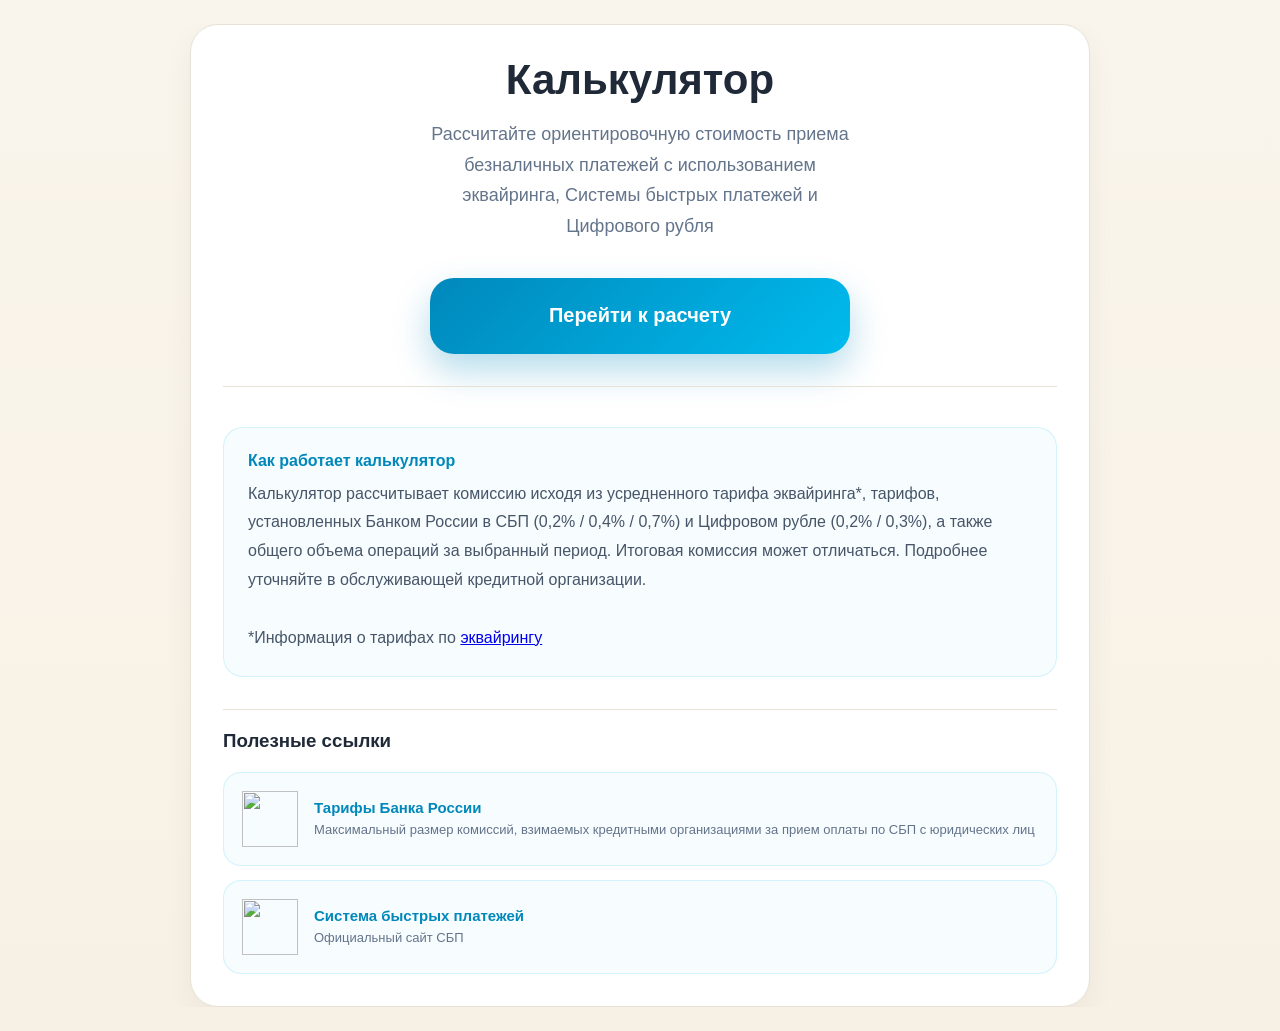
==== commit 837c0259: "Add files via upload" ====
--- a/index.html
+++ b/index.html
@@ -1,124 +1,96 @@
+
 <!DOCTYPE html>
 <html lang="ru">
-
 <head>
-
     <meta charset="UTF-8">
-
-    <meta
-        name="viewport"
-        content="width=device-width, initial-scale=1.0"
-    >
-
-    <title>Калькулятор СБП</title>
+    <meta name="viewport" content="width=device-width, initial-scale=1.0">
+    <title>Калькулятор расчета комиссий</title>
     <link rel="stylesheet" href="style.css">
-
 </head>
-
 <body>
-
 <div class="page">
 
-    <h1 class="title">
-        Калькулятор расчета комиссий при оплате СБП
+   <div class="card hub-card">
+
+    <div class="hero-block">
+
+    <h1 class="calculator-title">
+        Калькулятор
     </h1>
 
-    <div class="cards">
+    <p class="calculator-description">
+       Рассчитайте ориентировочную стоимость приема безналичных платежей с использованием эквайринга, Системы быстрых платежей и Цифрового рубля
+    </p>
 
-        <!-- ЛЕВЫЙ БЛОК -->
+    <a href="calculator.html" class="start-btn">
+        Перейти к расчету
+    </a>
 
-        <div class="card">
-	    <h2 align="center">Тарифы Банка России</h2>
+</div>
+    <div class="hub-divider"></div>
 
-            <div class="tariff-list">
+  <div class="calculator-help">
 
-                <div class="logo-container">
-                <img
-                	src="images/10andmore.png"
-                	alt="Логотип"
-                	class="logo"
-                >
-                </div>
+    <div class="help-title">
+        Как работает калькулятор
+    </div>
 
-		<div class="sbp-link">
+    <div class="help-text">
+       Калькулятор рассчитывает комиссию исходя из усредненного тарифа эквайринга*, тарифов, установленных Банком России 
+	в СБП (0,2% / 0,4% / 0,7%) и Цифровом рубле (0,2% / 0,3%), а также общего объема операций за выбранный период.
+        Итоговая комиссия может отличаться. Подробнее уточняйте в обслуживающей кредитной организации. <br><br>
+	 *Информация о тарифах по 
+        <a href="https://www.banki.ru/news/daytheme/?id=11024261" target="_blank">
+        эквайрингу
+        </a>
+    </div>
 
-                Тарифы для организаций при оплате покупок<br><br>
+</div>
 
-                <a
-                    href="http://www.cbr.ru/psystem/sfp/"
-                    target="_blank"
-                >
-                    СБП
-                </a>
-		
-            </div>
-	</div>
-        </div>
 
-        <!-- ЦЕНТР -->
 
-        <div class="card center-card">
+<div class="hub-divider"></div>
+ 
+<div class="links-section">
 
-            <div class="calculator-title">
-                Калькулятор
+    <h3 class="section-title">
+        Полезные ссылки
+    </h3>
+
+    <div class="links-list">
+
+        <a class="compact-link"
+           href="http://www.cbr.ru/PSystem/payment_system/2023-03-17/"
+           target="_blank">
+
+            <img src="images/lessthan10.svg">
+
+            <div>
+                <strong>Тарифы Банка России</strong>
+                <span>Максимальный размер комиссий, взимаемых кредитными организациями за прием оплаты по СБП с юридических лиц</span>
             </div>
 
-            <div class="calculator-description">
+        </a>
 
-                Рассчитайте ориентировочную стоимость
-                и сравните варианты обслуживания
-                с использованием системы быстрых платежей и цифрового рубля.
+        <a class="compact-link"
+           href="https://sbp.nspk.ru/"
+           target="_blank">
 
+            <img src="images/logo_sbp2.jpg">
+
+            <div>
+                <strong>Система быстрых платежей</strong>
+                <span>Официальный сайт СБП</span>
             </div>
 
-            <a
-                href="calculator.html"
-                class="start-btn"
-            >
-                Перейти к расчёту
-            </a>
-
-        </div>
-
-        <!-- ПРАВЫЙ БЛОК -->
-
-        <div class="card">
-
-            <h2 align="center">Система быстрых платежей</h2>
-
-            <div class="logo-container">
-
-               <img
-                src="images/logo_sbp_2.png"
-                alt="Логотип"
-                class="logo"
-                >
-
-            </div>
-
-            <div class="sbp-link">
-
-                Официальный сайт СБП<br><br>
-
-                <a
-                    href="https://sbp.nspk.ru/"
-                    target="_blank"
-                >
-                    sbp.nspk.ru
-                </a>
-
-            </div>
-
-        </div>
+        </a>
 
     </div>
-<div class="main-disclaimer">
-	Калькулятор рассчитывает комиссию исходя из максимально установленных тарифов 
-	в СБП (0,2% / 0,4% / 0,7%) и Цифровом рубле (0,2% / 0,3%), но экономия может быть выше, т.к. комиссия за одну 
-	транзакцию не может превышать 1500 руб.(не более 10 руб. за ЖКУ). 
-    </div>
+</div>
 </div>
 
+</div>
+
+</div>
 </body>
-
 </html>
--- a/style.css
+++ b/style.css
@@ -56,7 +56,7 @@
 
     margin: 0 auto;
 
-    padding: 40px 0 60px;
+    padding: 0px 0 60px;
 }
 
 .calculator-card {
@@ -227,148 +227,11 @@
 
 
 
-/* Планшеты */
-
-@media (max-width: 768px) {
-
-    .results-row {
-
-        grid-template-columns: 1fr;
-
-        gap: 16px;
-    }
-
-    .info-block {
-
-        min-height: 220px;
-    }
-
-    .result-card {
-
-        padding: 20px;
-    }
-
-    .result-actions {
-
-        flex-direction: column;
-    }
-
-    .action-btn {
-
-        width: 100%;
-    }
-    body {
-        padding: 16px;
-    }
-
-    .cards {
-        grid-template-columns: 1fr;
-        gap: 16px;
-    }
-
-    .card {
-        padding: 20px;
-    }
-
-    .logo-container {
-        height: 140px;
-    }
-
-    .calculator-title {
-        font-size: 28px;
-    }
-}
-
-/* Смартфоны */
-
-@media (max-width: 480px) {
-    body {
-        padding: 16px;
-    }
-
-    .calculator-card {
-        padding: 20px;
-        border-radius: 18px;
-    }
-
-    h1 {
-        font-size: 24px;
-    }
-
-    .subtitle {
-        font-size: 14px;
-    }
-
-
-    input,
-    .btn{
-
-    font-family: Inter, Arial, sans-serif;
-
-    font-size: 15px;
+.info-block span {
+
+    font-size: clamp(14px, 1.2vw, 18px);
 
     font-weight: 600;
-    }
-    
-    .result-card {
-        min-height: auto;
-    }
-
-     .results-row {
-
-        grid-template-columns: 1fr;
-    }
-
-
-    .side-card,
-    .winner-card {
-        min-height: 220px;
-    }
-
-
-    .result-disclaimer {
-
-        padding: 16px;
-
-        font-size: 13px;
-
-        line-height: 1.6;
-    }
-    .title {
-        font-size: 24px;
-        margin-bottom: 20px;
-    }
-
-    .card {
-        padding: 16px;
-        border-radius: 18px;
-    }
-
-    .logo-container {
-        height: 110px;
-    }
-
-    .calculator-title {
-        font-size: 24px;
-    }
-
-    .calculator-description {
-        font-size: 14px;
-    }
-
-    .start-btn {
-        width: 100%;
-        display: block;
-        text-align: center;
-    } 
-
-}
-
-.info-block span {
-
-    font-size: clamp(14px, 1.2vw, 18px);
-
-    font-weight: 600;
 }
 
 .info-block strong {
@@ -383,9 +246,11 @@
 }
 .type-list {
 
-    max-height: 280px;
+    max-height: 240px;
 
     overflow-y: auto;
+
+    scroll-behavior: smooth;
 
     display: flex;
 
@@ -485,6 +350,7 @@
     display: block;
     cursor: pointer;
     margin-bottom: 0;
+    font-weight: 700;
 }
 .radio-item input[type="radio"] {
     display: none;
@@ -534,45 +400,11 @@
         repeat(auto-fit, minmax(240px, 1fr));
 
     gap: 20px;
+    padding-top: 24px;
 
     width: 100%;
 }
 
-.winner-card {
-
-    position: relative;
-
-    background:
-        linear-gradient(
-            180deg,
-            #f0fff7,
-            #dcfce7
-        );
-
-    border: 2px solid #22c55e;
-
-    box-shadow:
-        0 0 20px rgba(34,197,94,.15),
-        0 15px 40px rgba(34,197,94,.15);
-
-    transform: scale(1.03);
-}
-.winner-card strong {
-
-    font-size: 30px;
-
-    font-weight: 800;
-
-    color: #15803d;
-    text-shadow:
-        0 0 10px rgba(34,197,94,.25);
-}
-.winner-card span {
-
-    color: #166534;
-
-    font-weight: 700;
-}
 @media (max-width: 700px) {
 
     .result-card {
@@ -611,11 +443,10 @@
 }
 
 .result-comment-right {
-
-
+  
     font-size: 14px;
 
-    padding: 5px 10px;
+    padding: 18px 10px;
 
     line-height: 1.6;
 
@@ -630,11 +461,11 @@
     box-shadow:
         0 6px 18px rgba(251, 191, 36, 0.08);
 }
+
 .result-comment,
 .result-comment-right {
 
     min-height: 110px;
-
 
     line-height: 1.6;
 }
@@ -660,30 +491,37 @@
 
     color: var(--text);
 }
-.winner-badge {
-
-    display: inline-flex;
-
-    align-self: center;
-
-    margin-bottom: 12px;
-
-    padding: 6px 12px;
-
-    border-radius: 999px;
-
-      background: #16a34a;
-
-    box-shadow:
-        0 0 12px rgba(34,197,94,.45),
-        0 4px 12px rgba(34,197,94,.35);
-    color: white;
-
-    font-size: 11px;
+
+
+.winner-card {
+
+    position: relative;
+
+
+
+    border: 2px solid #22c55e;
+
+    box-shadow:
+        0 0 20px rgba(34,197,94,.15),
+        0 15px 40px rgba(34,197,94,.15);
+
+    transform: scale(1.03);
+}
+.winner-card strong {
+
+    font-size: 30px;
+
+    font-weight: 800;
+
+    color: #15803d;
+    text-shadow:
+        0 0 10px rgba(34,197,94,.25);
+}
+.winner-card span {
+
+    color: #166534;
 
     font-weight: 700;
-
-    letter-spacing: .08em;
 }
 .result-disclaimer {
 
@@ -846,144 +684,28 @@
             max-width: 450px;
         }
 
-        .start-btn {
-
-            text-decoration: none;
-
-            color: white;
-
-            font-size: 18px;
-
-            font-weight: 700;
-
-            padding: 18px 36px;
-
-            border-radius: 22px;
-
-            background:
-                linear-gradient(
-                    135deg,
-                    #0088BB,
-                    #00BBEE
-                );
-
-            box-shadow:
-                0 12px 25px rgba(0,136,187,.25);
-
-            transition: .25s ease;
-        }
-
-        .start-btn:hover {
-
-            transform: translateY(-2px);
-
-            box-shadow:
-                0 18px 35px rgba(0,136,187,.35);
-        }
-
-        /* ---------------- */
-        /* ЛОГОТИП          */
-        /* ---------------- */
-        .logo {
-            display: block;
-
-            width: 100%;
-            height: 100%;
-
-            object-fit: contain;
-        }
-
-        .logo-container {
-
-            width: 100%;
-            max-width: 420px;
-
-            height: 220px;
-
-            margin: 0 auto 24px;
-
-            display: flex;
-
-            align-items: center;
-
-            justify-content: center;
-
-            color: #94A3B8;
-
-            font-size: 14px;
-        }
-
-        .sbp-link {
-
-            text-align: center;
-
-            margin-top: auto;
-        }
-
-        .sbp-link a {
-
-            color: var(--blue);
-
-            font-weight: 700;
-
-            text-decoration: none;
-        }
-
-        .sbp-link a:hover {
-
-            color: var(--cyan);
-        }
-
-        @media (max-width: 1000px) {
-
-            .cards {
-
-                grid-template-columns: 1fr;
-            }
-
-            .title {
-
-                font-size: 30px;
-            }
-
-            .calculator-title {
-
-                font-size: 28px;
-            }
-        }
-.result-actions {
-
-    display: flex;
-
-    justify-content: center;
-
-    gap: 16px;
-
-    margin-top: 24px;
-
-    width: 100%;
-}
-.action-btn {
-
-    min-width: 220px;
-
-    padding: 16px 28px;
-
-    border-radius: 20px;
-
-    text-decoration: none;
-
-    font-size: 16px;
-
-    font-weight: 700;
-
-    text-align: center;
-
-    transition: .25s ease;
-}
-.primary-btn {
-
-    color: white;
+.start-btn{
+
+    display:flex;
+
+    align-items:center;
+    justify-content:center;
+
+    width:100%;
+    max-width:420px;
+
+    min-height:76px;
+
+    margin:0 auto;
+
+    color:#FFFFFF;
+
+    text-decoration:none;
+
+    font-size:20px;
+    font-weight:800;
+
+    border-radius:24px;
 
     background:
         linear-gradient(
@@ -993,6 +715,133 @@
         );
 
     box-shadow:
+        0 16px 36px rgba(0,136,187,.30);
+
+    transition:.25s ease;
+}
+
+.start-btn:hover{
+
+    transform:
+        translateY(-2px)
+        scale(1.02);
+
+    box-shadow:
+        0 22px 44px rgba(0,136,187,.40);
+}
+
+        /* ---------------- */
+        /* ЛОГОТИП          */
+        /* ---------------- */
+        .logo {
+            display: block;
+
+            width: 100%;
+            height: 100%;
+
+            object-fit: contain;
+        }
+
+        .logo-container {
+
+            width: 100%;
+            max-width: 420px;
+
+            height: 220px;
+
+            margin: 0 auto 24px;
+
+            display: flex;
+
+            align-items: center;
+
+            justify-content: center;
+
+            color: #94A3B8;
+
+            font-size: 14px;
+        }
+
+        .sbp-link {
+
+            text-align: center;
+
+            margin-top: auto;
+        }
+
+        .sbp-link a {
+
+            color: var(--blue);
+
+            font-weight: 700;
+
+            text-decoration: none;
+        }
+
+        .sbp-link a:hover {
+
+            color: var(--cyan);
+        }
+
+        @media (max-width: 1000px) {
+
+            .cards {
+
+                grid-template-columns: 1fr;
+            }
+
+            .title {
+
+                font-size: 30px;
+            }
+
+            .calculator-title {
+
+                font-size: 28px;
+            }
+        }
+.result-actions {
+
+    display: flex;
+
+    justify-content: center;
+
+    gap: 16px;
+
+    margin-top: 24px;
+
+    width: 100%;
+}
+.action-btn {
+
+    min-width: 220px;
+
+    padding: 16px 28px;
+
+    border-radius: 20px;
+
+    text-decoration: none;
+
+    font-size: 16px;
+
+    font-weight: 700;
+
+    text-align: center;
+
+    transition: .25s ease;
+}
+.primary-btn {
+
+    color: white;
+
+    background:
+        linear-gradient(
+            135deg,
+            #0088BB,
+            #00BBEE
+        );
+
+    box-shadow:
         0 10px 25px rgba(0,136,187,.25);
 }
 .primary-btn:hover {
@@ -1143,3 +992,562 @@
     font-size: 22px;
         }
         
+.card-header {
+    display: flex;
+    align-items: center;
+    gap: 12px;
+    margin-bottom: 12px;
+}
+
+.payment-logo {
+    width: 40px;
+    height: 40px;
+    object-fit: contain;
+    flex-shrink: 0;
+}
+.activity-hint {
+
+    margin-top: 10px;
+
+    padding: 12px 14px;
+
+    border-radius: 12px;
+
+    background: rgba(0, 187, 238, 0.06);
+
+    border: 1px solid rgba(0, 187, 238, 0.15);
+
+    color: #475569;
+
+    font-size: 14px;
+
+    line-height: 1.5;
+}
+
+.activity-hint a {
+
+    color: #0088BB;
+
+    font-weight: 600;
+
+    text-decoration: none;
+}
+
+.activity-hint a:hover {
+
+    text-decoration: underline;
+}
+.activity-group {
+
+    border: 0px;
+
+    border-radius: 14px;    
+
+    background: #fff;
+
+    overflow: hidden;
+
+    transition:
+    border-color .2s,
+    box-shadow .2s,
+    transform .2s;
+
+    flex-shrink: 0;
+}
+
+.activity-group:hover {
+
+    border-color: #00BBEE;
+
+    box-shadow:
+        0 4px 16px rgba(0,187,238,.08);
+}
+
+.activity-group[open] {
+
+    border-color: #00BBEE;
+
+    box-shadow:
+        0 6px 20px rgba(0,187,238,.12);
+}
+
+.activity-group summary {
+    display: flex;
+
+    align-items: center;
+     
+    border-radius:14px;
+
+    justify-content:space-between;
+
+    gap: 16px;
+
+    cursor:pointer;
+
+    padding: 14px 16px;
+
+    white-space: nowrap;
+
+    list-style: none;
+
+    cursor: pointer;
+
+    padding: 16px 20px;
+
+    font-size: 15px;
+
+    font-weight: 700;
+
+    color: #334155;
+
+    background: #f8fafc;
+
+    transition: .2s ease;
+
+    position: sticky;
+
+    top: 0;
+
+    z-index: 2;
+}
+.activity-group summary:hover {
+
+    background:#F7FCFE;
+}
+.activity-group summary::-webkit-details-marker {
+
+    display: none;
+}
+.activity-group summary::before {
+
+    content: "";
+
+    width: 16px;
+    height: 16px;
+
+    flex-shrink: 0;
+
+    background-repeat: no-repeat;
+    background-position: center;
+    background-size: contain;
+
+    background-image:
+        url("images/select_arrow.svg");
+
+    transition: transform .2s ease;
+}
+.activity-group[open] summary::before {
+
+    transform: rotate(90deg);
+}
+
+.group-title {
+
+    flex: 1;
+
+    min-width: 0;
+
+    white-space: normal;
+
+    line-height: 1.4;
+}
+.selected-item{
+
+    display:inline-flex;
+
+    align-items:center;
+
+    margin-left:auto;
+
+    padding:4px 10px;
+
+    border-radius:999px;
+
+    background:#E0F2FE;
+
+    color:#0284C7;
+
+    font-size:12px;
+
+    font-weight:600;
+
+    max-width:320px;
+
+    overflow:hidden;
+
+    text-overflow:ellipsis;
+
+    white-space:nowrap;
+}
+
+.selected-item:empty{
+    display:none;
+}
+
+.selected-activity{
+
+    margin-top:10px;
+    margin-bottom:16px;
+
+    padding:12px 16px;
+
+    border-radius:12px;
+
+    background:#F0FAFF;
+
+    border:1px solid rgba(0,187,238,.2);
+
+    color:#0088BB;
+
+    font-size:14px;
+    font-weight:600;
+}
+
+.cards{
+    display:block;
+}
+
+.hub-card{
+    max-width:900px;
+    margin:0 auto;
+}
+
+.hub-divider{
+    height:1px;
+    background:#E8E2D6;
+    margin-top:32px;
+    margin-bottom: 0;
+}
+
+.hero-block{
+    text-align:center;
+    max-width:700px;
+    margin:0 auto;
+}
+
+.calculator-title{
+    font-size:42px;
+    font-weight:800;
+    line-height:1.1;
+    margin-bottom:16px;
+}
+
+.calculator-description{
+    font-size:18px;
+    color:#64748B;
+    line-height:1.7;
+    margin:0 auto 36px;
+}
+
+.links-list{
+    display:flex;
+    flex-direction:column;
+    gap:14px;
+}
+
+.links-section{
+    margin-top: 20px;
+}
+
+.section-title{
+	margin-bottom: 20px;
+}
+
+.compact-link{
+
+    display:flex;
+    align-items:center;
+
+    gap:16px;
+
+    padding:18px;
+
+    background:#F7FCFE;
+
+    border:1px solid rgba(0,187,238,.15);
+
+    border-radius:18px;
+
+    text-decoration:none;
+}
+
+.compact-link:hover{
+
+    background:#F7FCFE;
+
+    border-color:#00BBEE;
+
+    transform:translateY(-2px);
+
+    box-shadow:
+        0 8px 20px rgba(0,187,238,.12);
+}
+
+.compact-link img{
+
+    width:56px;
+    height:56px;
+
+    object-fit:contain;
+
+    flex-shrink:0;
+}
+
+.compact-link strong{
+
+    display:block;
+
+    color:#0088BB;
+
+    font-size:15px;
+
+    font-weight:700;
+
+    margin-bottom:4px;
+}
+
+.compact-link span{
+
+    color:#64748B;
+
+    font-size:13px;
+
+    line-height:1.5;
+}
+
+.calculator-help{
+
+    margin-top:40px;
+
+    padding:24px;
+
+    border-radius:20px;
+
+    background:#F7FCFE;
+
+    border:1px solid rgba(0,187,238,.15);
+}
+
+.help-title{
+
+    color:#0088BB;
+
+    font-size:16px;
+
+    font-weight:700;
+
+    margin-bottom:10px;
+}
+
+.help-text{
+
+    color:#475569;
+
+    line-height:1.8;
+}
+.activity-error{
+
+    display:none;
+
+    margin-top:10px;
+
+    padding:12px 14px;
+
+    border-radius:12px;
+
+    background:#FEF2F2;
+
+    border:1px solid #FECACA;
+
+    color:#DC2626;
+
+    font-size:14px;
+
+    font-weight:600;
+}
+
+.activity-error.show{
+    display:block;
+}
+
+.single-item .radio-item{
+
+    padding-top:12px;
+
+    border-top:1px solid rgba(0,0,0,.05);
+}
+
+.single-item summary{
+
+    background:
+        linear-gradient(
+            180deg,
+            #FAFCFE,
+            #F5FAFD
+        );
+}
+/* Планшеты */
+
+@media (max-width: 768px) {
+        .compact-link{
+        align-items:flex-start;
+    }
+
+    .compact-link img{
+        width:56px;
+        height:56px;
+    }
+
+    .hub-card{
+        padding:20px;
+    }
+
+    .results-row {
+
+        grid-template-columns: 1fr;
+
+        gap: 16px;
+    }
+
+    .info-block {
+
+        min-height: 220px;
+    }
+
+    .result-card {
+
+        padding: 20px;
+    }
+
+    .result-actions {
+
+        flex-direction: column;
+    }
+
+    .action-btn {
+
+        width: 100%;
+    }
+    body {
+        padding: 16px;
+    }
+
+    .cards {
+        grid-template-columns: 1fr;
+        gap: 16px;
+    }
+
+    .card {
+        padding: 20px;
+    }
+
+    .logo-container {
+        height: 120px;
+    }
+
+    .calculator-title {
+        font-size: 28px;
+    }
+      .payment-logo {
+        width: 32px;
+        height: 32px;
+    }
+    .btn{
+    position:sticky;
+    bottom:16px;
+}
+}
+
+/* Смартфоны */
+
+@media (max-width: 480px) {
+    body {
+        padding: 16px;
+    }
+    
+.btn{
+    position:sticky;
+    bottom:16px;
+}
+
+    .calculator-card {
+        padding: 20px;
+        border-radius: 18px;
+    }
+
+    h1 {
+        font-size: 24px;
+    }
+
+    .subtitle {
+        font-size: 14px;
+    }
+
+
+    input,
+    .btn{
+
+    font-family: Inter, Arial, sans-serif;
+
+    font-size: 15px;
+
+    font-weight: 600;
+    }
+    
+    .result-card {
+        min-height: auto;
+    }
+
+     .results-row {
+
+        grid-template-columns: 1fr;
+    }
+
+
+    .side-card,
+    .winner-card {
+        min-height: 220px;
+    }
+
+
+    .result-disclaimer {
+
+        padding: 16px;
+
+        font-size: 13px;
+
+        line-height: 1.6;
+    }
+    .title {
+        font-size: 24px;
+        margin-bottom: 20px;
+    }
+
+    .card {
+        padding: 16px;
+        border-radius: 18px;
+    }
+
+    .logo-container {
+        height: 90px;
+    }
+
+    .calculator-title {
+        font-size: 24px;
+    }
+
+    .calculator-description {
+        font-size: 14px;
+    }
+
+    .start-btn {
+        width: 100%;
+        display: flex;
+        text-align: center;
+    } 
+      .payment-logo {
+        width: 32px;
+        height: 32px;
+    }
+
+}
